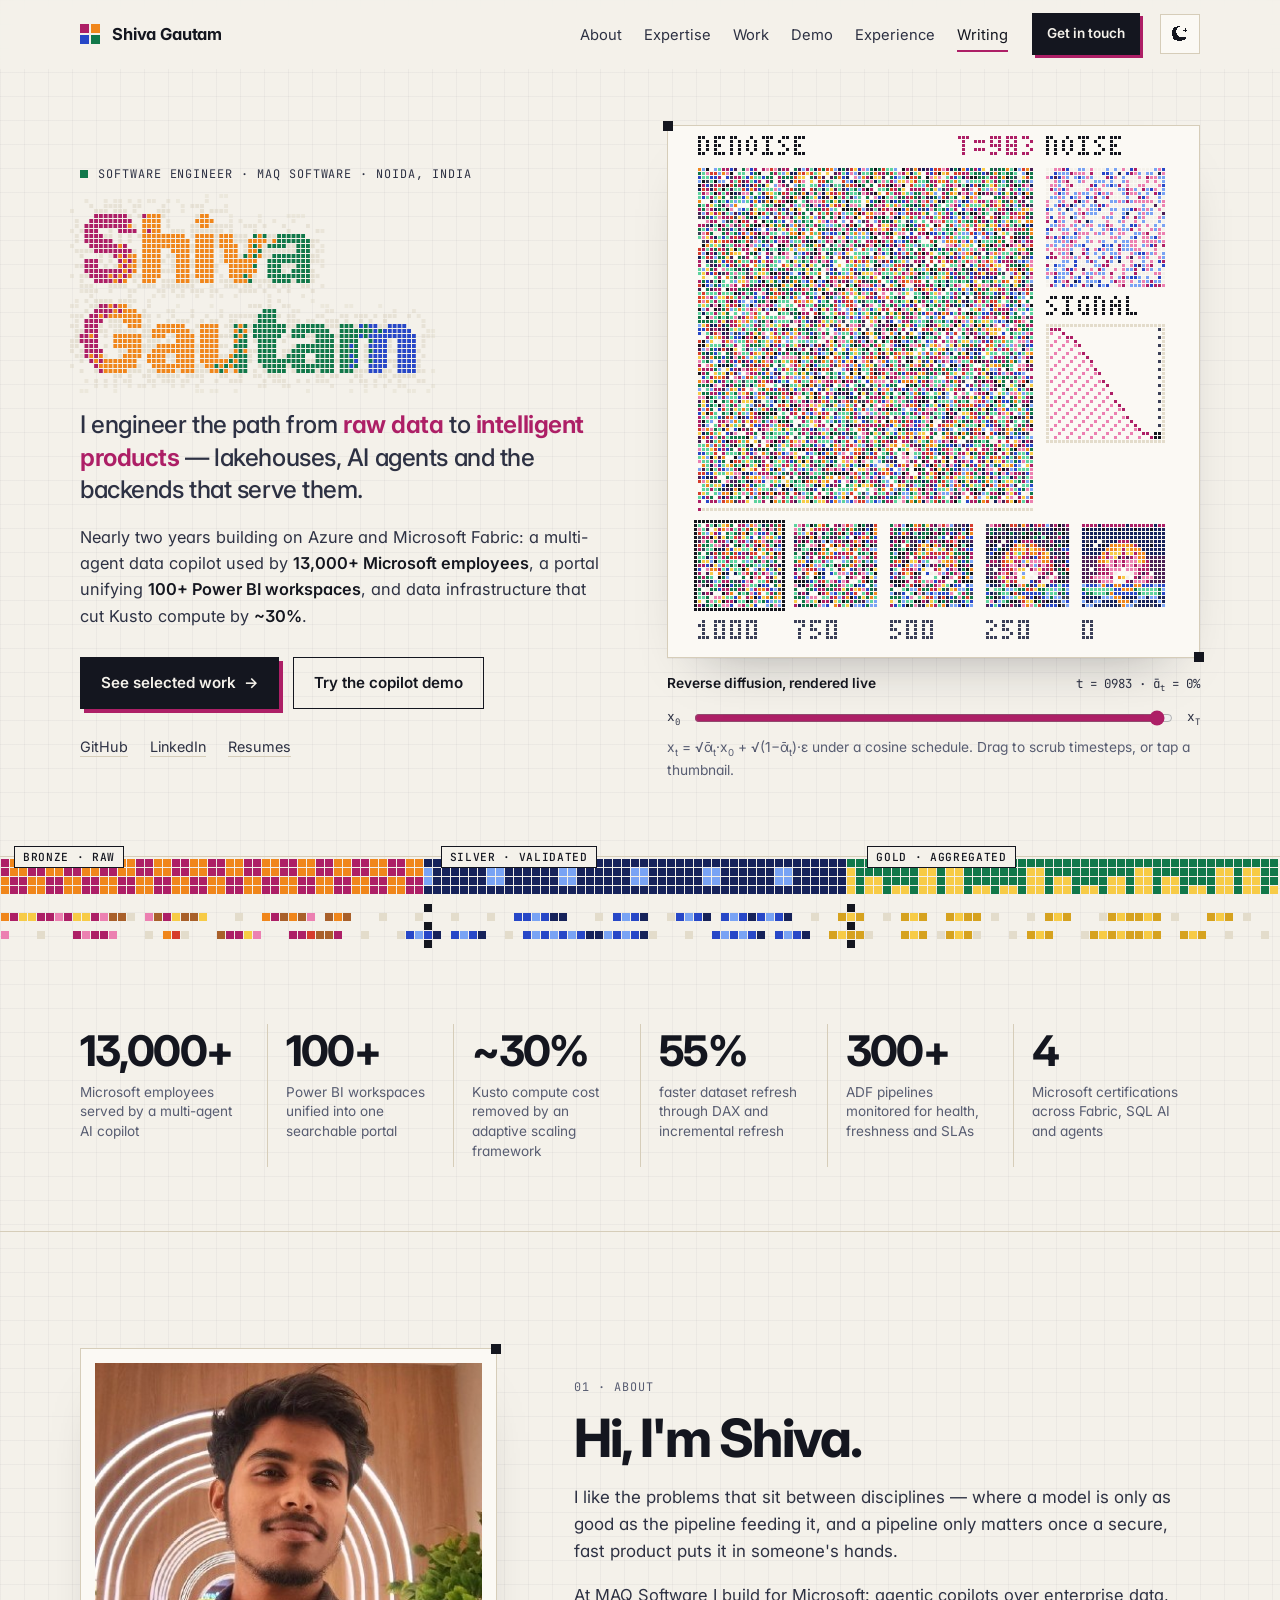
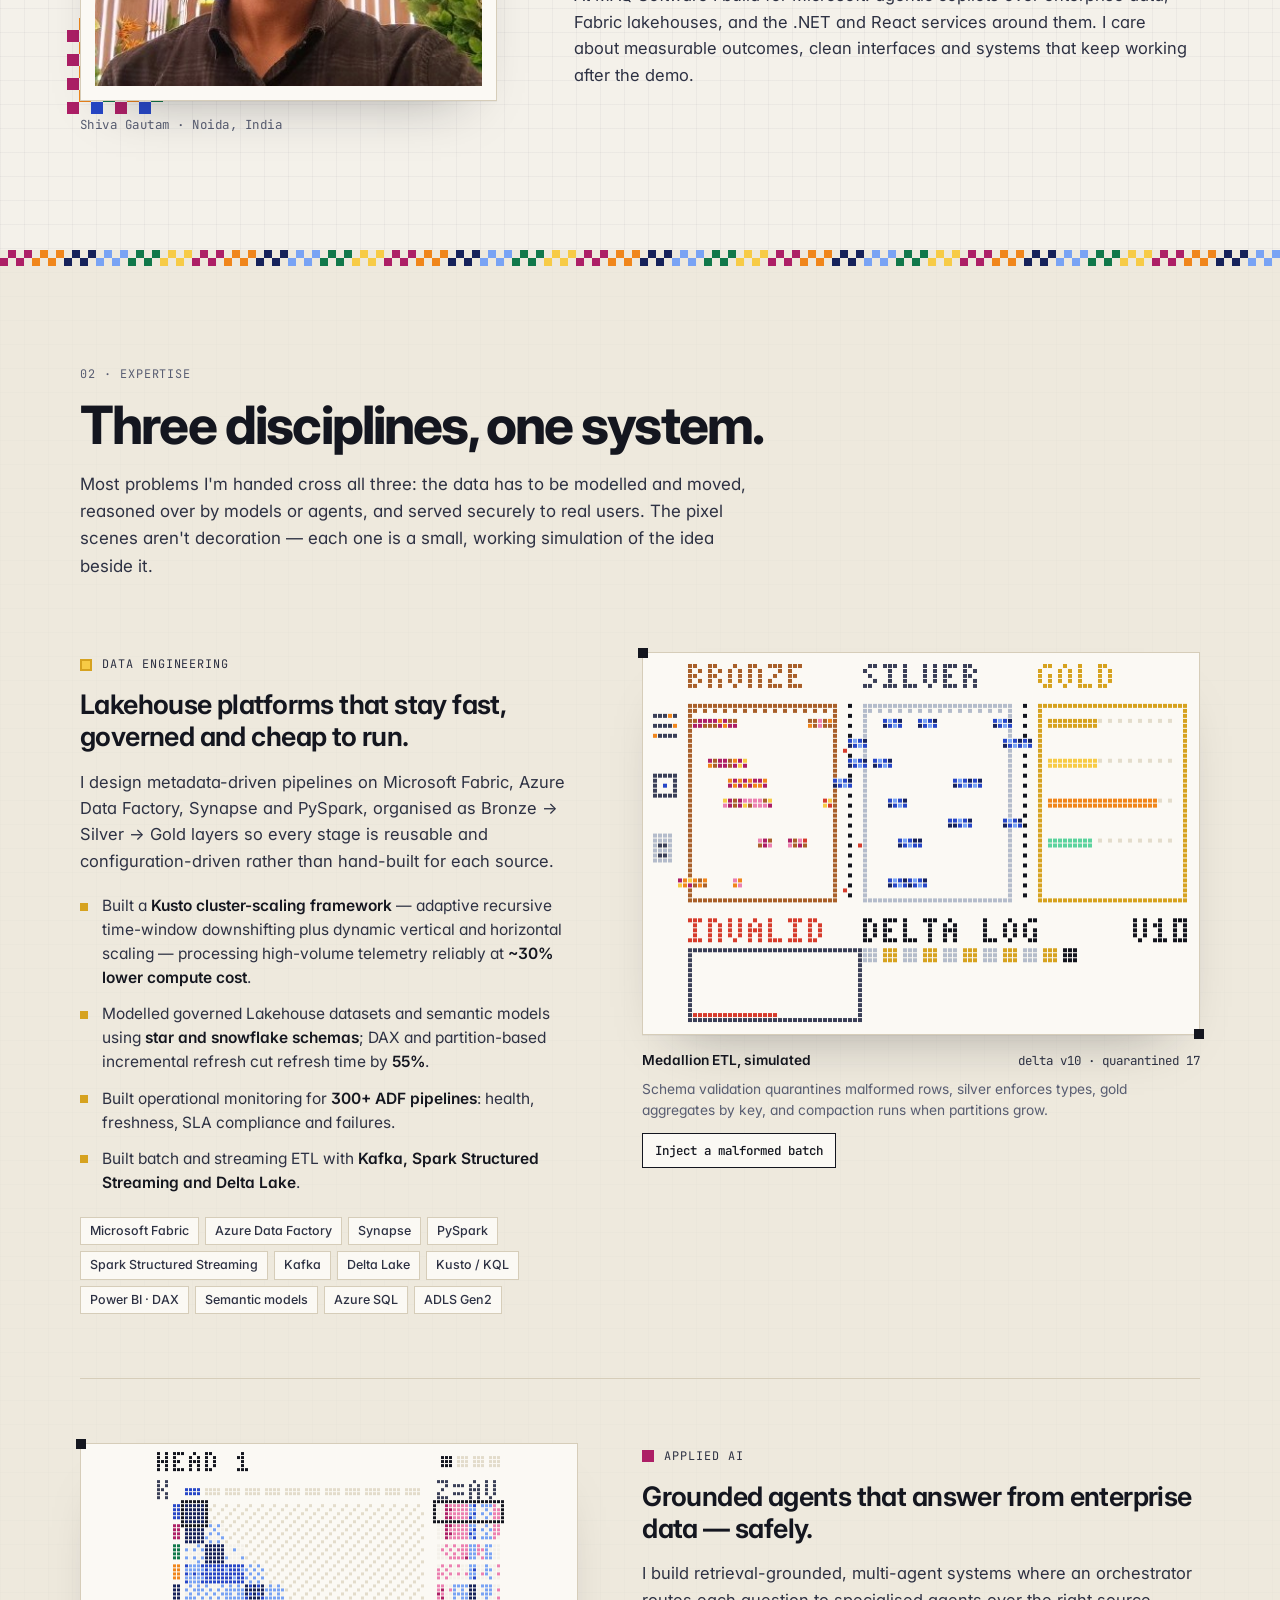
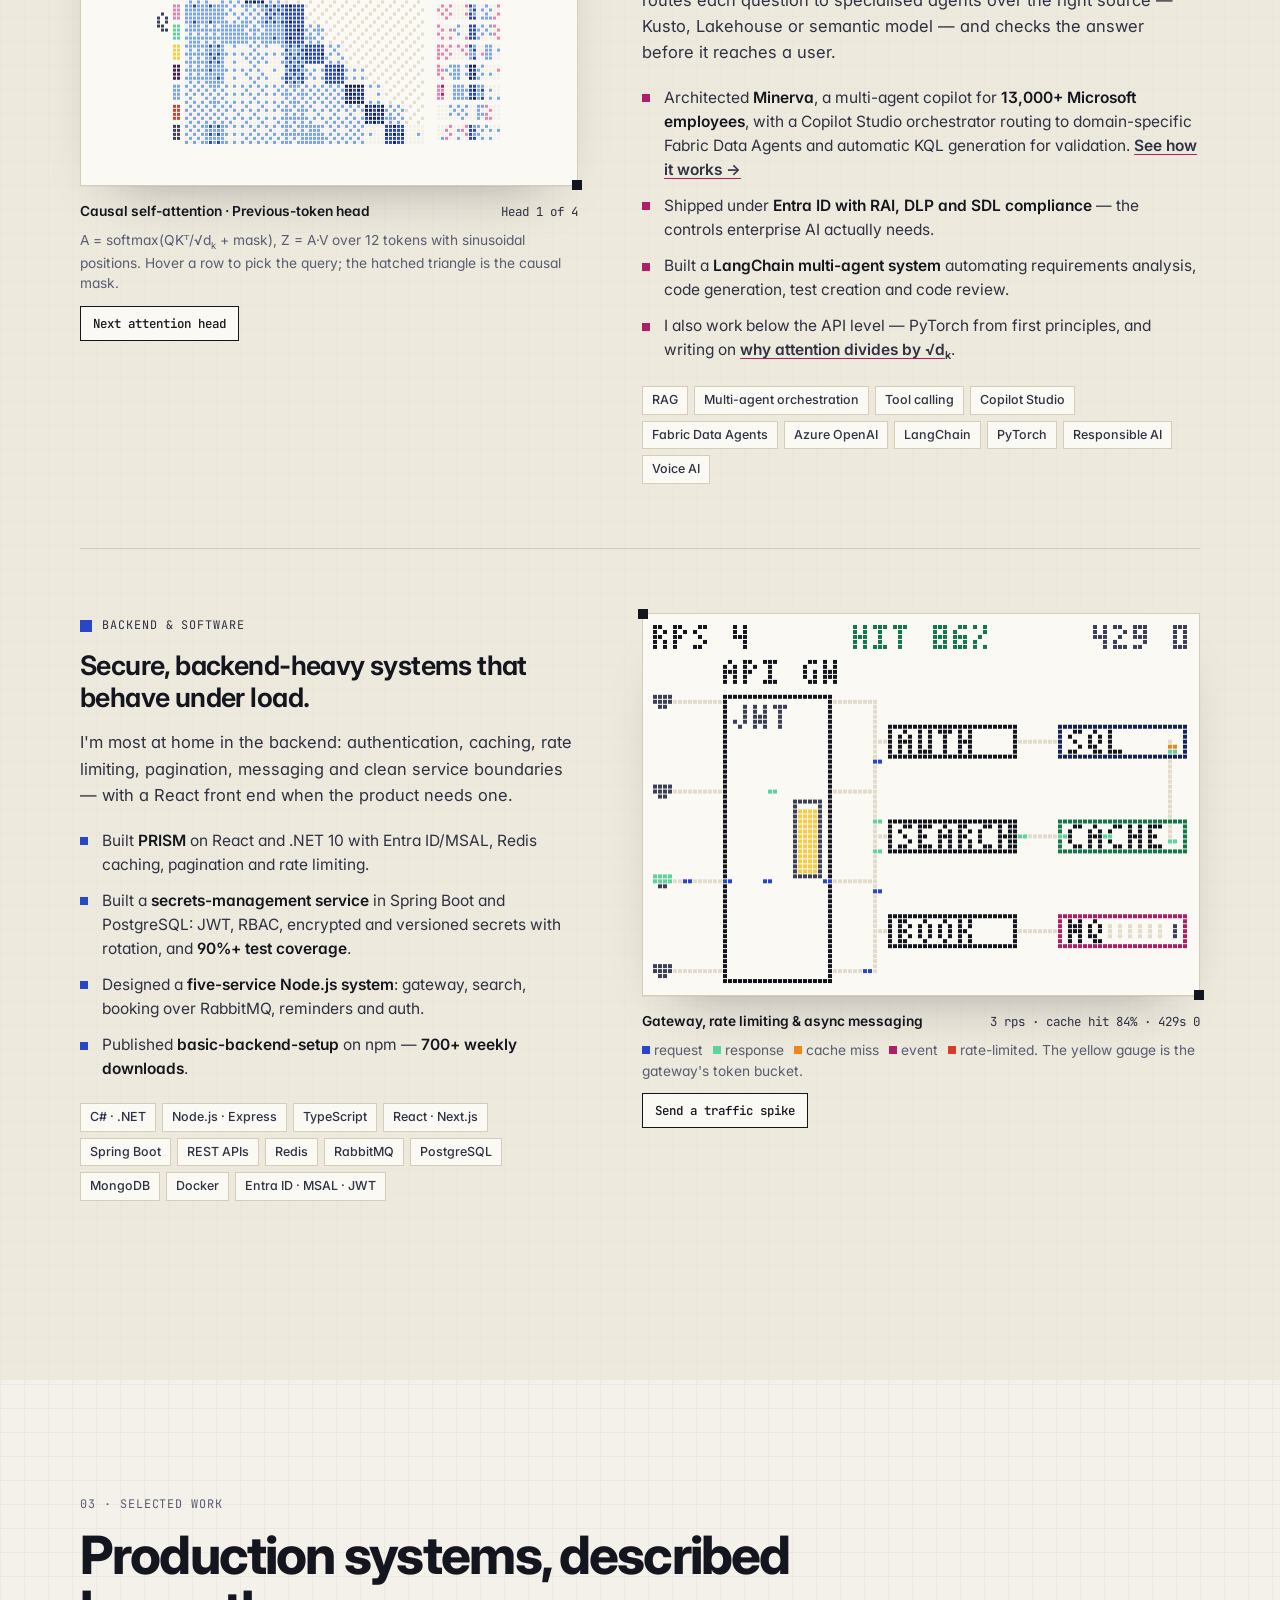
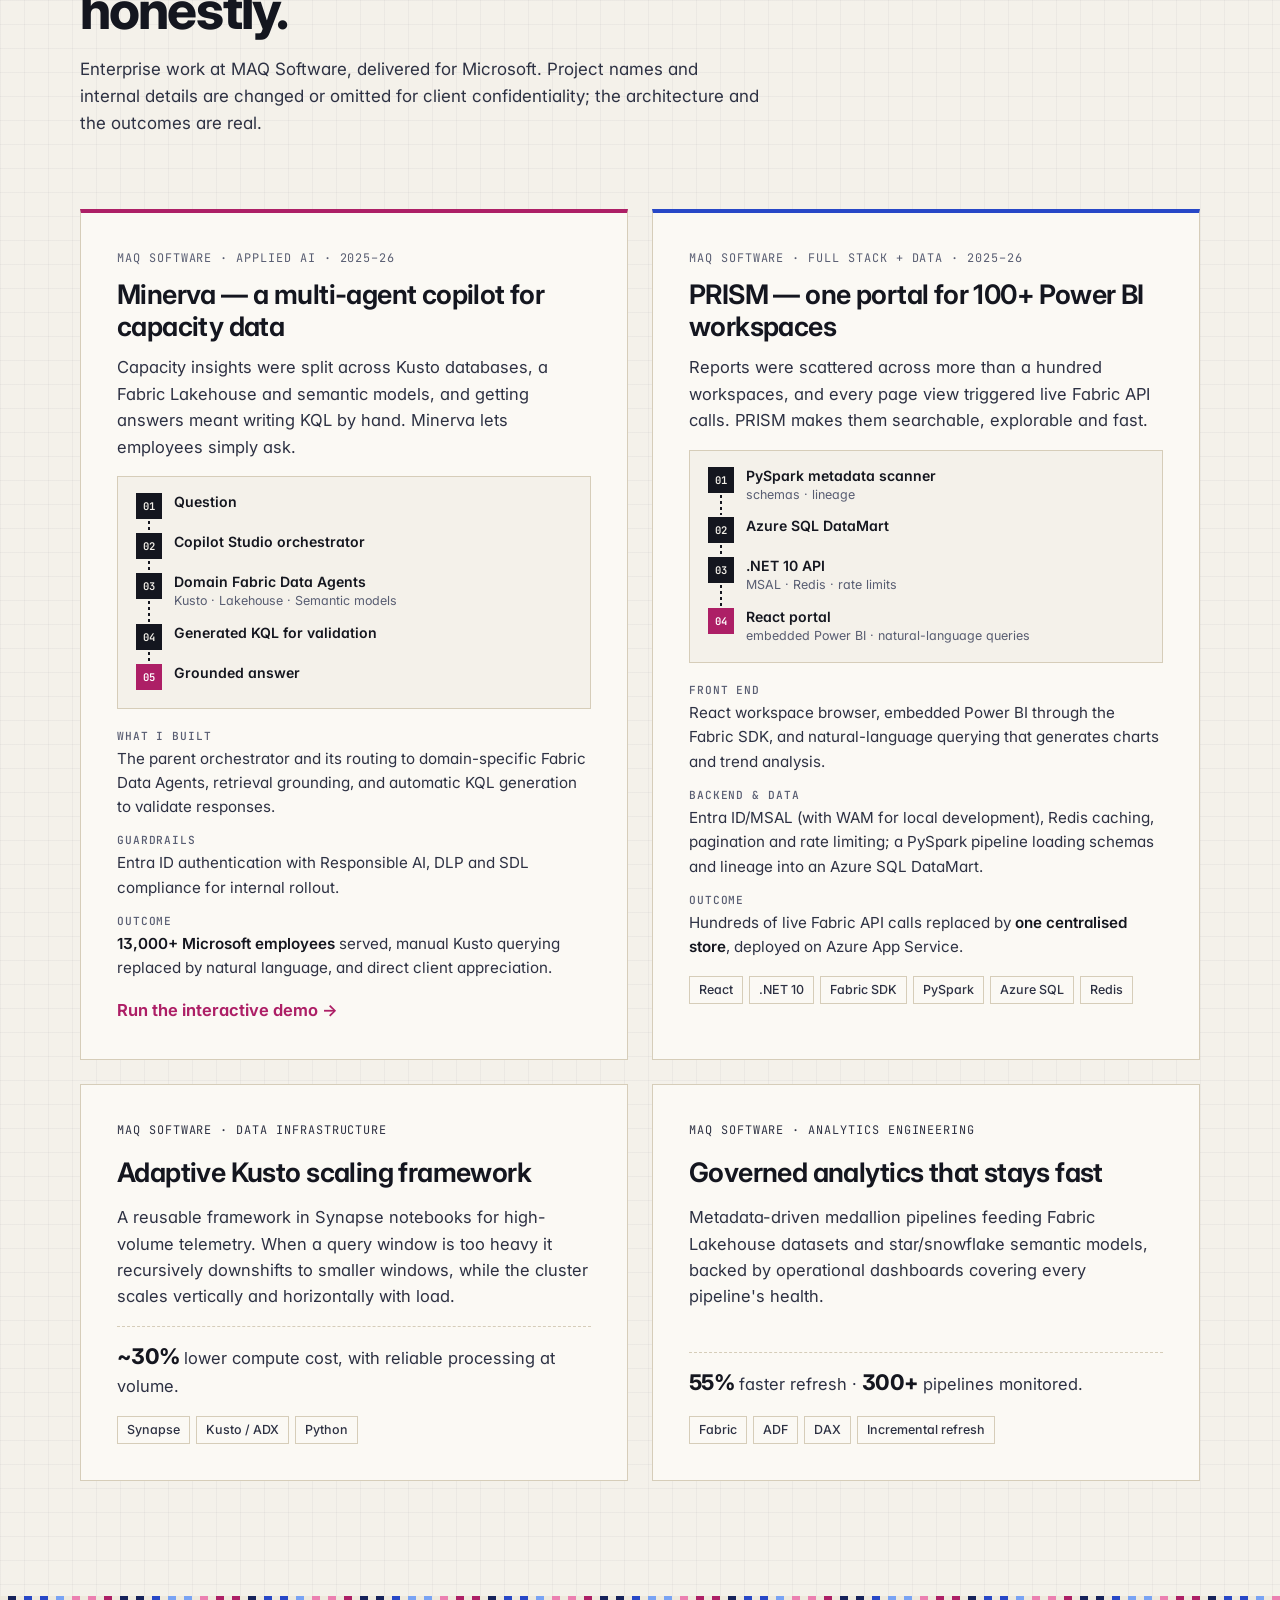
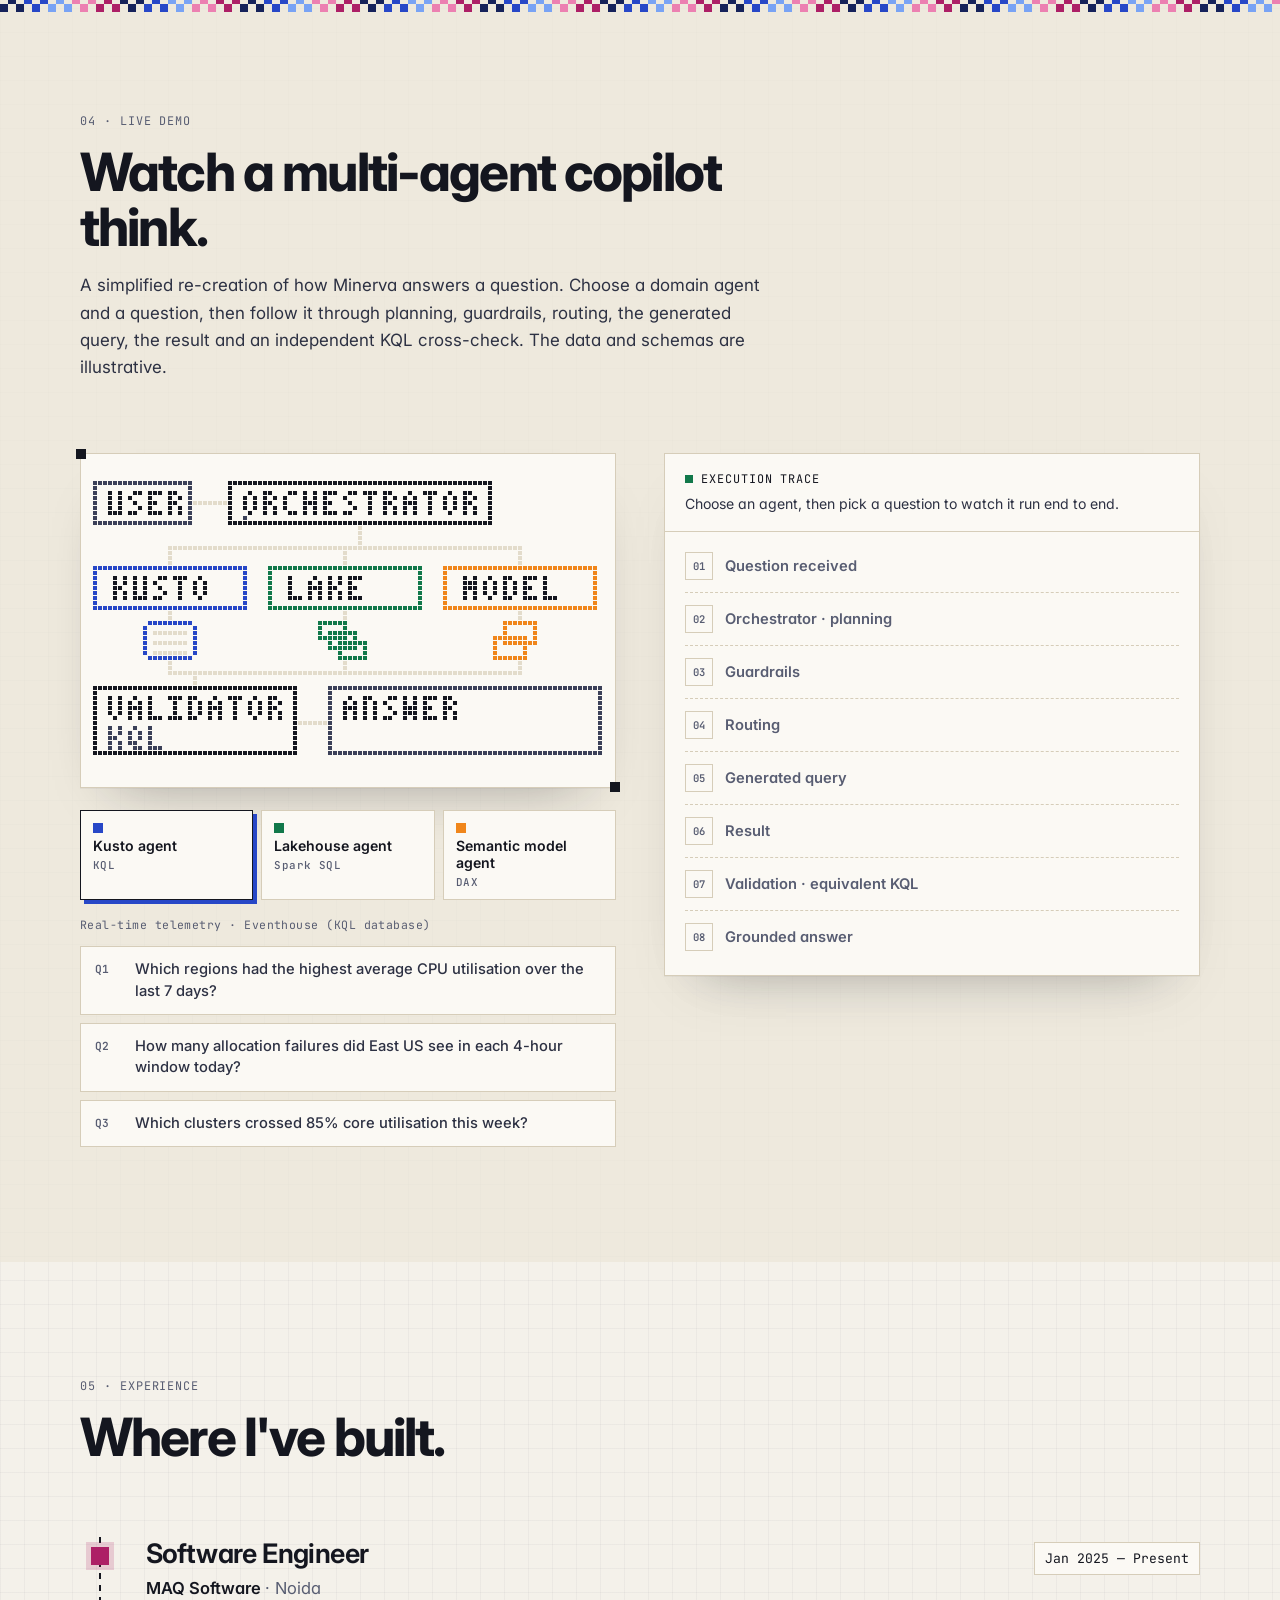
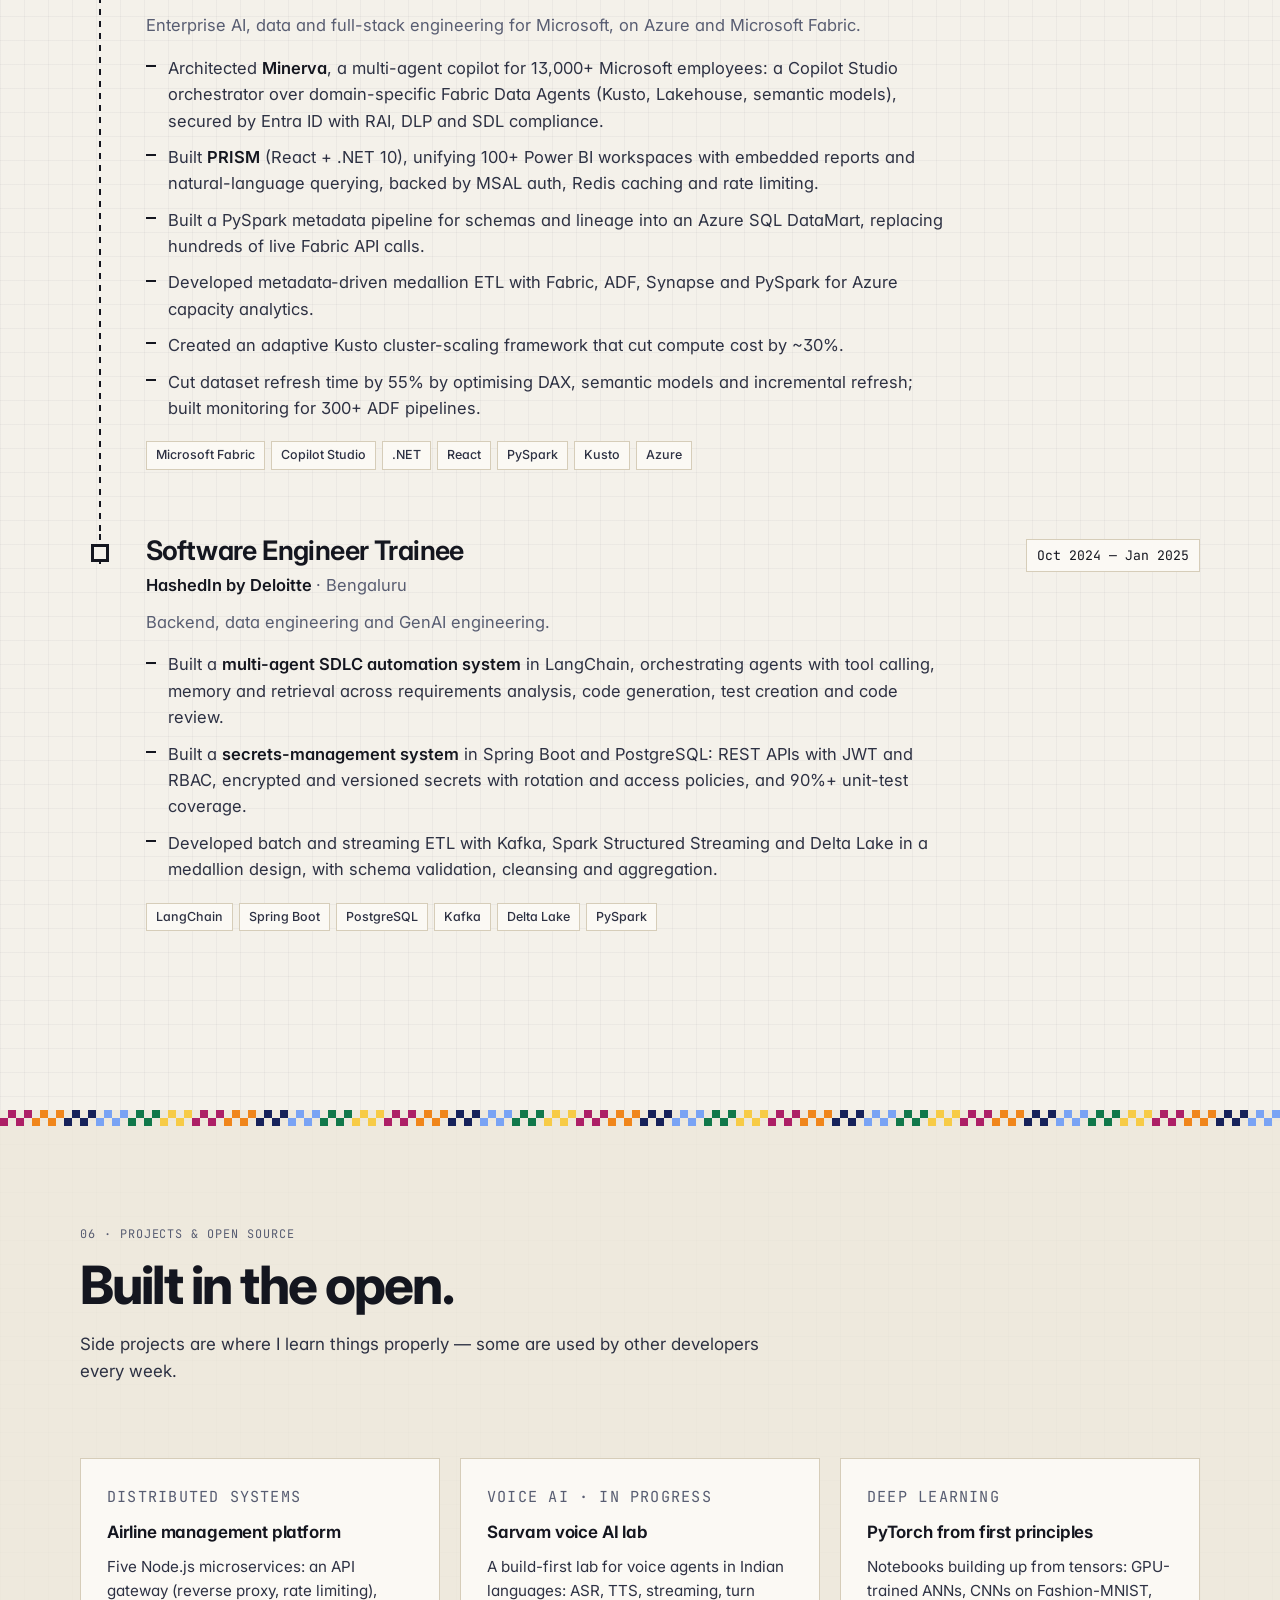
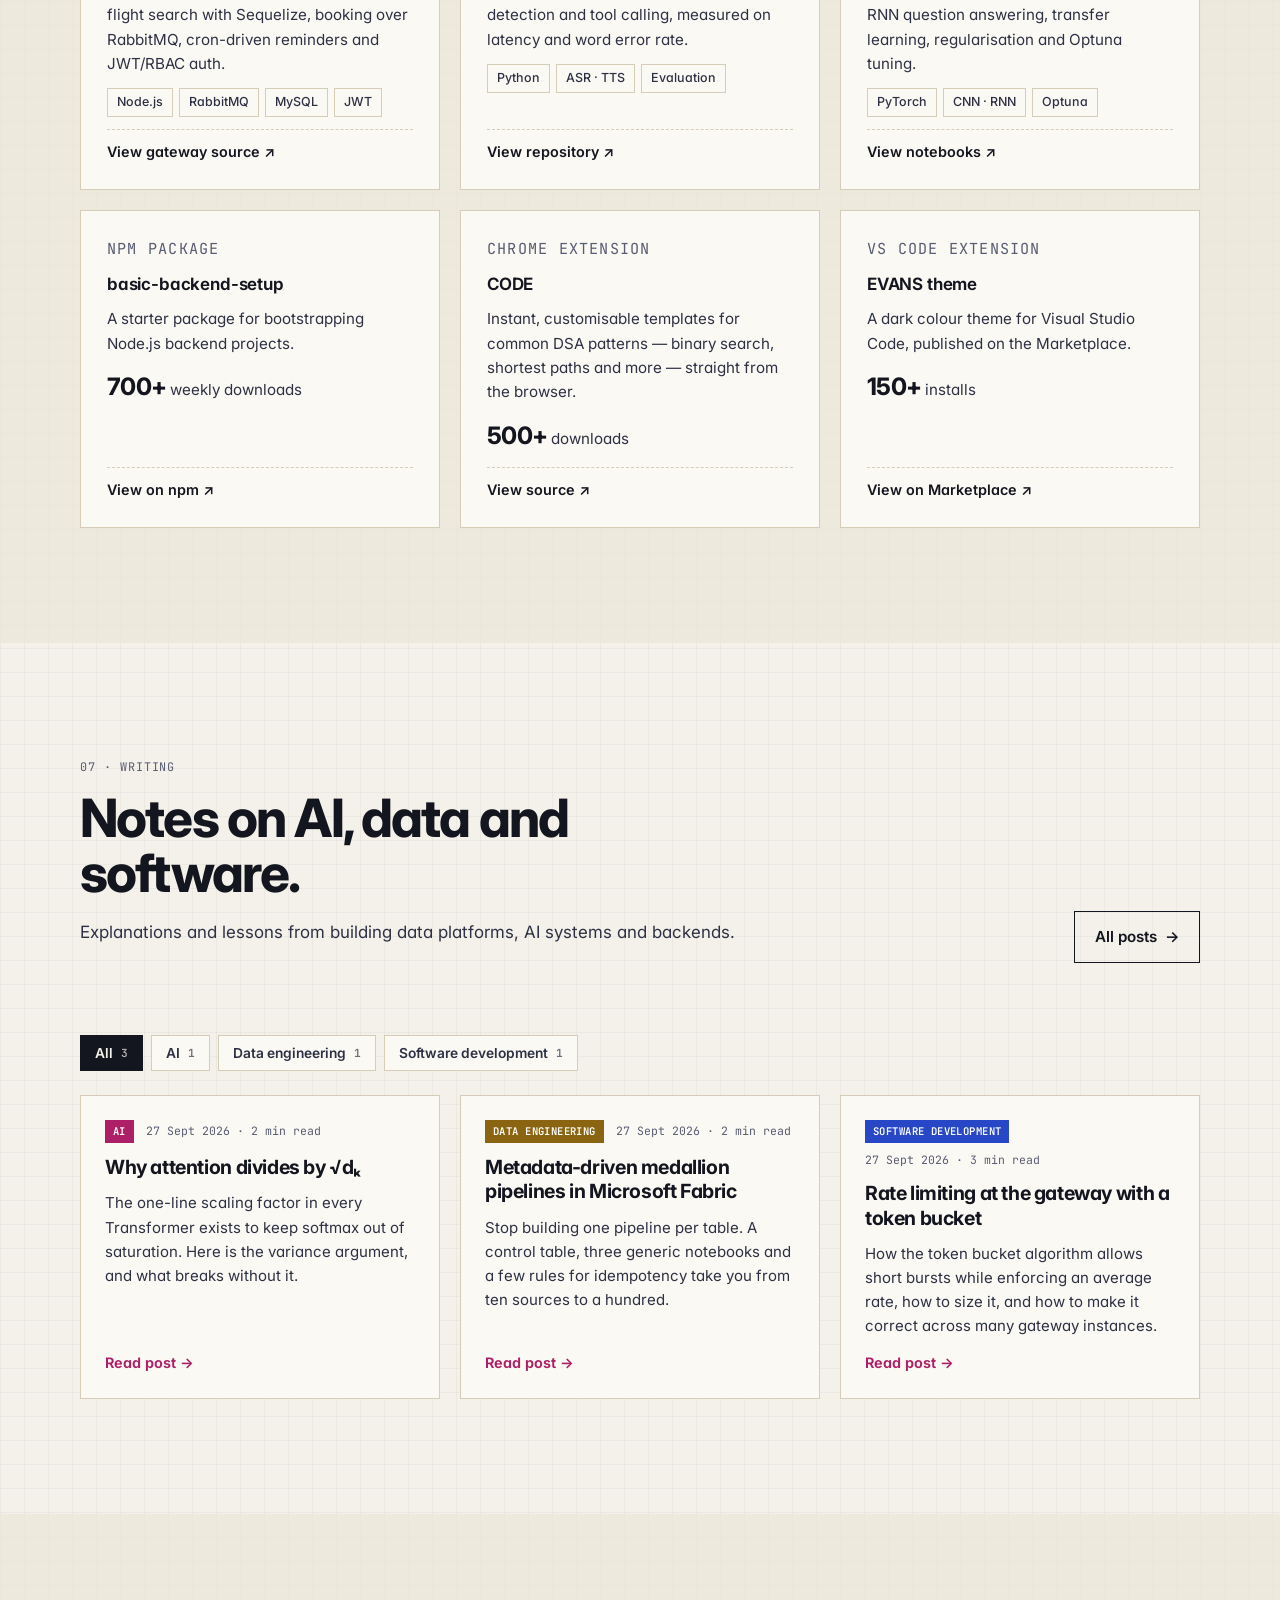
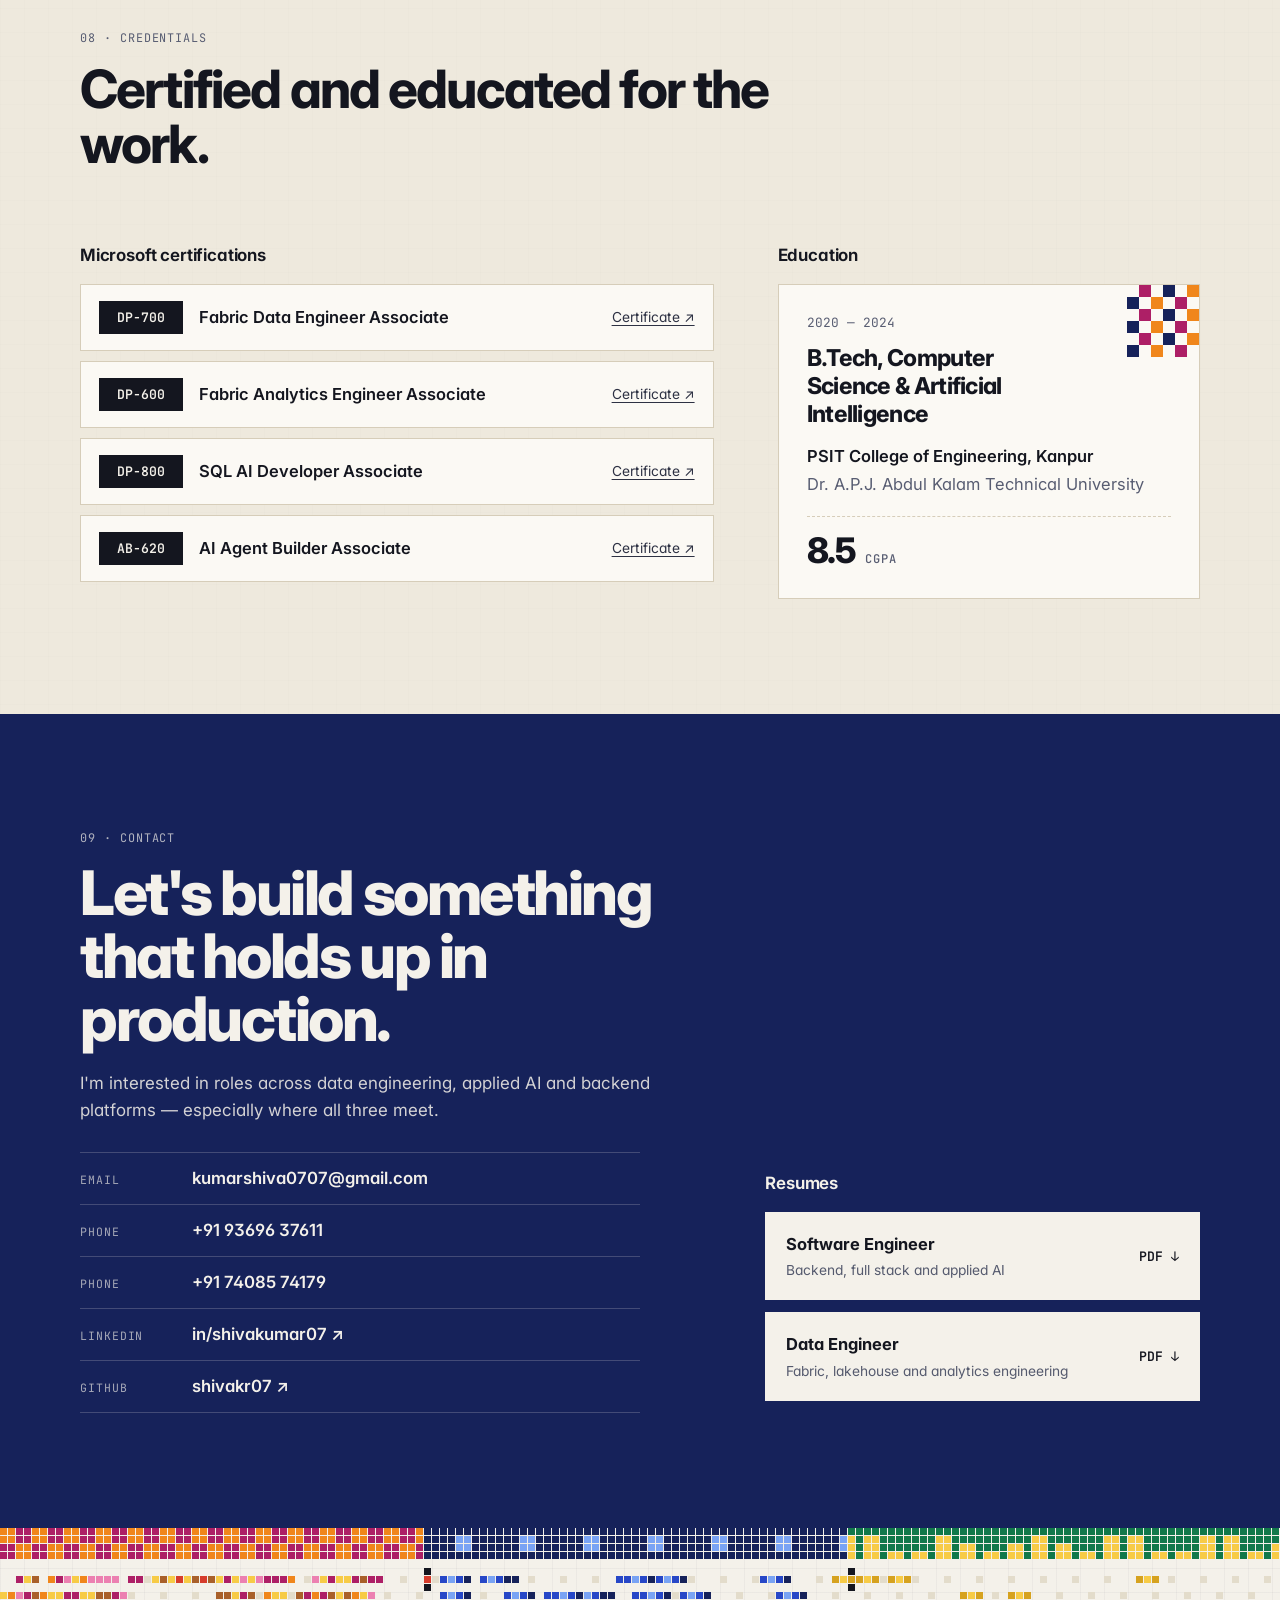
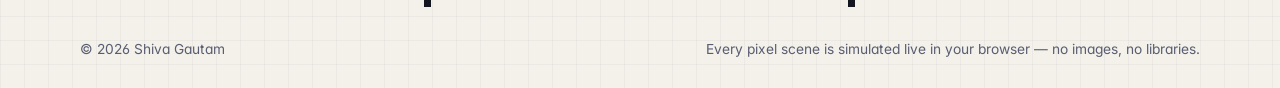
==== index.html @ 341d2f16 "Launch portfolio" ====
<!doctype html>
<html lang="en" data-theme="light">
<head>
  <meta charset="utf-8">
  <meta name="viewport" content="width=device-width, initial-scale=1">
  <title>Shiva Gautam — Software Engineer · Data Platforms · Applied AI</title>
  <meta name="description" content="Shiva Gautam is a software engineer at MAQ Software, Noida, building enterprise data platforms, multi-agent AI systems and secure backends on Azure and Microsoft Fabric.">
  <meta name="theme-color" content="#f4f1ea">
  <meta property="og:type" content="website">
  <meta property="og:title" content="Shiva Gautam — Software Engineer · Data Platforms · Applied AI">
  <meta property="og:description" content="Enterprise data platforms, multi-agent AI copilots and production backends on Azure and Microsoft Fabric.">
  <meta property="og:image" content="assets/shiva.jpg">
  <link rel="icon" href="assets/favicon.svg" type="image/svg+xml">
  <script>
    (function () {
      var theme = 'light';
      try {
        theme = localStorage.getItem('theme') || (matchMedia('(prefers-color-scheme: dark)').matches ? 'dark' : 'light');
      } catch (e) {}
      document.documentElement.setAttribute('data-theme', theme);
      // Hide the hero title until the pixel intro draws it; the timeout guarantees it always appears.
      if (!matchMedia('(prefers-reduced-motion: reduce)').matches) {
        document.documentElement.classList.add('title-loading');
        setTimeout(function () { document.documentElement.classList.remove('title-loading'); }, 4000);
      }
    })();
  </script>
  <link rel="preconnect" href="https://fonts.googleapis.com">
  <link rel="preconnect" href="https://fonts.gstatic.com" crossorigin>
  <link href="https://fonts.googleapis.com/css2?family=Inter:wght@400..800&family=JetBrains+Mono:wght@400;500;600&display=swap" rel="stylesheet">
  <link rel="stylesheet" href="styles.css">
  <script type="application/ld+json">
  {
    "@context": "https://schema.org",
    "@type": "Person",
    "name": "Shiva Gautam",
    "alternateName": "Shiva Kumar Gautam",
    "jobTitle": "Software Engineer",
    "worksFor": { "@type": "Organization", "name": "MAQ Software" },
    "address": { "@type": "PostalAddress", "addressLocality": "Noida", "addressCountry": "IN" },
    "alumniOf": "PSIT College of Engineering, Kanpur",
    "email": "mailto:kumarshiva0707@gmail.com",
    "image": "assets/shiva.jpg",
    "sameAs": ["https://www.linkedin.com/in/shivakumar07/", "https://github.com/shivakr07"],
    "knowsAbout": ["Data Engineering", "Microsoft Fabric", "Applied AI", "Retrieval-Augmented Generation", "Multi-agent systems", "Backend engineering", "Azure"]
  }
  </script>
</head>
<body>
  <a class="skip-link" href="#main">Skip to content</a>

  <header class="site-header">
    <nav class="nav container" aria-label="Primary">
      <a class="brand" href="#top" aria-label="Shiva Gautam — home">
        <span class="brand-mark" aria-hidden="true"><i></i><i></i><i></i><i></i></span>
        <span class="brand-name">Shiva Gautam</span>
      </a>
      <div class="nav-tools">
        <button class="theme-toggle" type="button" aria-label="Switch to dark theme" title="Toggle theme">
          <svg class="icon-moon" viewBox="0 0 16 16" shape-rendering="crispEdges" aria-hidden="true"><path d="M5 1h3v1H5zM3 2h3v1H3zM2 3h3v1H2zM1 4h3v3H1zM1 7h4v2H1zM1 9h5v1H1zM2 10h5v1H2zM2 11h11v1H2zM3 12h9v1H3zM5 13h5v1H5zM12 3h1v1h-1zM11 4h3v1h-3zM12 5h1v1h-1z"/></svg>
          <svg class="icon-sun" viewBox="0 0 16 16" shape-rendering="crispEdges" aria-hidden="true"><path d="M7 0h2v2H7zM7 14h2v2H7zM0 7h2v2H0zM14 7h2v2h-2zM2 2h2v2H2zM12 2h2v2h-2zM2 12h2v2H2zM12 12h2v2h-2zM6 4h4v1h1v1h1v4h-1v1h-1v1H6v-1H5v-1H4V6h1V5h1z"/></svg>
        </button>
        <button class="nav-toggle" type="button" aria-expanded="false" aria-controls="nav-menu">
          <span class="sr-only">Toggle navigation</span><span aria-hidden="true"></span>
        </button>
      </div>
      <div class="nav-menu" id="nav-menu">
        <ul class="nav-links">
          <li><a href="#about">About</a></li>
          <li><a href="#expertise">Expertise</a></li>
          <li><a href="#work">Work</a></li>
          <li><a href="#copilot">Demo</a></li>
          <li><a href="#experience">Experience</a></li>
          <li><a href="#writing">Writing</a></li>
        </ul>
        <a class="btn btn-ink btn-small" href="#contact">Get in touch</a>
      </div>
    </nav>
  </header>

  <main id="main">
    <!-- ============================== HERO ============================== -->
    <section class="hero" id="top" aria-labelledby="hero-title">
      <div class="container hero-grid">
        <div class="hero-copy">
          <p class="eyebrow"><span class="pulse" aria-hidden="true"></span>Software Engineer · MAQ Software · Noida, India</p>
          <h1 id="hero-title" class="display">Shiva Gautam</h1>
          <p class="tagline">I engineer the path from <em>raw data</em> to <em>intelligent products</em> — lakehouses, AI agents and the backends that serve them.</p>
          <p class="lede">Nearly two years building on Azure and Microsoft Fabric: a multi-agent data copilot used by <strong>13,000+ Microsoft employees</strong>, a portal unifying <strong>100+ Power BI workspaces</strong>, and data infrastructure that cut Kusto compute by <strong>~30%</strong>.</p>
          <div class="hero-actions">
            <a class="btn btn-ink" href="#work">See selected work <span aria-hidden="true">→</span></a>
            <a class="btn btn-line" href="#copilot">Try the copilot demo</a>
          </div>
          <ul class="hero-links" aria-label="Profiles">
            <li><a href="https://github.com/shivakr07" target="_blank" rel="noopener">GitHub</a></li>
            <li><a href="https://www.linkedin.com/in/shivakumar07/" target="_blank" rel="noopener">LinkedIn</a></li>
            <li><a href="#resume">Resumes</a></li>
          </ul>
        </div>

        <figure class="hero-figure">
          <div class="scene-frame scene-frame--hero">
            <canvas id="scene-diffusion" data-scene="diffusion" data-cell="4" role="img"
              aria-label="Live pixel simulation of a diffusion model. Random Gaussian noise is progressively denoised into an image of a lotus, alongside the remaining noise and the cosine signal schedule."></canvas>
          </div>
          <figcaption class="scene-caption">
            <div class="caption-row">
              <span class="caption-title">Reverse diffusion, rendered live</span>
              <span class="caption-meta mono">t = <span id="diffusion-step">1000</span> · ᾱ<sub>t</sub> = <span id="diffusion-signal">0%</span></span>
            </div>
            <label class="scrubber">
              <span class="mono">x<sub>0</sub></span>
              <input id="diffusion-t" type="range" min="0" max="1000" value="1000" aria-label="Diffusion timestep">
              <span class="mono">x<sub>T</sub></span>
            </label>
            <p class="caption-note">x<sub>t</sub> = √ᾱ<sub>t</sub>·x<sub>0</sub> + √(1−ᾱ<sub>t</sub>)·ε under a cosine schedule. Drag to scrub timesteps, or tap a thumbnail.</p>
          </figcaption>
        </figure>
      </div>

      <div class="hero-band" aria-hidden="true">
        <canvas data-scene="stream" data-cell="9" data-seed="7"></canvas>
        <div class="band-labels">
          <span style="--x: 0%">Bronze<span class="band-desc"> · raw</span></span>
          <span style="--x: 33.33%">Silver<span class="band-desc"> · validated</span></span>
          <span style="--x: 66.66%">Gold<span class="band-desc"> · aggregated</span></span>
        </div>
      </div>
    </section>

    <!-- ============================== IMPACT ============================== -->
    <section class="impact" aria-label="Impact in numbers">
      <div class="container">
        <ul class="metrics">
          <li class="reveal"><strong>13,000+</strong><span>Microsoft employees served by a multi-agent AI copilot</span></li>
          <li class="reveal"><strong>100+</strong><span>Power BI workspaces unified into one searchable portal</span></li>
          <li class="reveal"><strong>~30%</strong><span>Kusto compute cost removed by an adaptive scaling framework</span></li>
          <li class="reveal"><strong>55%</strong><span>faster dataset refresh through DAX and incremental refresh</span></li>
          <li class="reveal"><strong>300+</strong><span>ADF pipelines monitored for health, freshness and SLAs</span></li>
          <li class="reveal"><strong>4</strong><span>Microsoft certifications across Fabric, SQL AI and agents</span></li>
        </ul>
      </div>
    </section>

    <!-- ============================== ABOUT ============================== -->
    <section class="section about" id="about" aria-labelledby="about-title">
      <div class="container about-grid">
        <figure class="portrait reveal">
          <div class="portrait-frame">
            <img src="assets/shiva.jpg" alt="Portrait of Shiva Gautam" width="400" height="334" loading="lazy">
          </div>
          <figcaption class="mono">Shiva Gautam · Noida, India</figcaption>
        </figure>

        <div class="about-copy reveal">
          <p class="kicker">01 · About</p>
          <h2 id="about-title" class="h2">Hi, I'm Shiva.</h2>
          <p class="section-lede">I like the problems that sit between disciplines — where a model is only as good as the pipeline feeding it, and a pipeline only matters once a secure, fast product puts it in someone's hands.</p>
          <p class="about-text">At MAQ Software I build for Microsoft: agentic copilots over enterprise data, Fabric lakehouses, and the .NET and React services around them. I care about measurable outcomes, clean interfaces and systems that keep working after the demo.</p>
        </div>
      </div>
    </section>

    <!-- ============================== EXPERTISE ============================== -->
    <section class="section section--tint" id="expertise" aria-labelledby="expertise-title">
      <div class="pattern-rule" aria-hidden="true"></div>
      <div class="container">
        <header class="section-head reveal">
          <p class="kicker">02 · Expertise</p>
          <h2 id="expertise-title" class="h2">Three disciplines, one system.</h2>
          <p class="section-lede">Most problems I'm handed cross all three: the data has to be modelled and moved, reasoned over by models or agents, and served securely to real users. The pixel scenes aren't decoration — each one is a small, working simulation of the idea beside it.</p>
        </header>

        <!-- Data -->
        <article class="pillar reveal" id="pillar-data" aria-labelledby="pillar-data-title">
          <div class="pillar-copy">
            <p class="pillar-index mono"><span class="swatch swatch-gold" aria-hidden="true"></span>Data engineering</p>
            <h3 id="pillar-data-title" class="h3">Lakehouse platforms that stay fast, governed and cheap to run.</h3>
            <p>I design metadata-driven pipelines on Microsoft Fabric, Azure Data Factory, Synapse and PySpark, organised as Bronze → Silver → Gold layers so every stage is reusable and configuration-driven rather than hand-built for each source.</p>
            <ul class="evidence">
              <li>Built a <strong>Kusto cluster-scaling framework</strong> — adaptive recursive time-window downshifting plus dynamic vertical and horizontal scaling — processing high-volume telemetry reliably at <strong>~30% lower compute cost</strong>.</li>
              <li>Modelled governed Lakehouse datasets and semantic models using <strong>star and snowflake schemas</strong>; DAX and partition-based incremental refresh cut refresh time by <strong>55%</strong>.</li>
              <li>Built operational monitoring for <strong>300+ ADF pipelines</strong>: health, freshness, SLA compliance and failures.</li>
              <li>Built batch and streaming ETL with <strong>Kafka, Spark Structured Streaming and Delta Lake</strong>.</li>
            </ul>
            <ul class="tags" aria-label="Data engineering skills">
              <li>Microsoft Fabric</li><li>Azure Data Factory</li><li>Synapse</li><li>PySpark</li><li>Spark Structured Streaming</li><li>Kafka</li><li>Delta Lake</li><li>Kusto / KQL</li><li>Power BI · DAX</li><li>Semantic models</li><li>Azure SQL</li><li>ADLS Gen2</li>
            </ul>
          </div>
          <figure class="pillar-figure">
            <div class="scene-frame">
              <canvas id="scene-lakehouse" data-scene="lakehouse" data-cell="5" role="img"
                aria-label="Live pixel simulation of a medallion lakehouse. Raw records enter the bronze layer, malformed rows are quarantined at a validation gate, clean rows are normalised in silver and aggregated per key in gold, with a Delta transaction log recording each commit."></canvas>
            </div>
            <figcaption class="scene-caption">
              <div class="caption-row">
                <span class="caption-title">Medallion ETL, simulated</span>
                <span class="caption-meta mono">delta <span id="lake-version">v0</span> · quarantined <span id="lake-quarantine">0</span></span>
              </div>
              <p class="caption-note">Schema validation quarantines malformed rows, silver enforces types, gold aggregates by key, and compaction runs when partitions grow.</p>
              <button class="chip-btn" type="button" data-action="inject" data-target="scene-lakehouse">Inject a malformed batch</button>
            </figcaption>
          </figure>
        </article>

        <!-- AI -->
        <article class="pillar pillar--flip reveal" id="pillar-ai" aria-labelledby="pillar-ai-title">
          <div class="pillar-copy">
            <p class="pillar-index mono"><span class="swatch swatch-magenta" aria-hidden="true"></span>Applied AI</p>
            <h3 id="pillar-ai-title" class="h3">Grounded agents that answer from enterprise data — safely.</h3>
            <p>I build retrieval-grounded, multi-agent systems where an orchestrator routes each question to specialised agents over the right source — Kusto, Lakehouse or semantic model — and checks the answer before it reaches a user.</p>
            <ul class="evidence">
              <li>Architected <strong>Minerva</strong>, a multi-agent copilot for <strong>13,000+ Microsoft employees</strong>, with a Copilot Studio orchestrator routing to domain-specific Fabric Data Agents and automatic KQL generation for validation. <a href="#copilot">See how it works →</a></li>
              <li>Shipped under <strong>Entra ID with RAI, DLP and SDL compliance</strong> — the controls enterprise AI actually needs.</li>
              <li>Built a <strong>LangChain multi-agent system</strong> automating requirements analysis, code generation, test creation and code review.</li>
              <li>I also work below the API level — PyTorch from first principles, and writing on <a href="blog.html?post=why-attention-divides-by-root-dk">why attention divides by √d<sub>k</sub></a>.</li>
            </ul>
            <ul class="tags" aria-label="Applied AI skills">
              <li>RAG</li><li>Multi-agent orchestration</li><li>Tool calling</li><li>Copilot Studio</li><li>Fabric Data Agents</li><li>Azure OpenAI</li><li>LangChain</li><li>PyTorch</li><li>Responsible AI</li><li>Voice AI</li>
            </ul>
          </div>
          <figure class="pillar-figure">
            <div class="scene-frame">
              <canvas id="scene-attention" data-scene="attention" data-cell="4" role="img"
                aria-label="Live pixel simulation of causal multi-head self-attention. A twelve-token attention matrix computed with softmax of Q times K transpose over root d, with the future masked, feeding an output matrix Z equals A times V. Heads cycle between previous-token, attention-sink, local-window and content-routing patterns."></canvas>
            </div>
            <figcaption class="scene-caption">
              <div class="caption-row">
                <span class="caption-title">Causal self-attention · <span id="attention-name">Previous-token head</span></span>
                <span class="caption-meta mono" id="attention-head">Head 1 of 4</span>
              </div>
              <p class="caption-note">A = softmax(QKᵀ/√d<sub>k</sub> + mask), Z = A·V over 12 tokens with sinusoidal positions. Hover a row to pick the query; the hatched triangle is the causal mask.</p>
              <button class="chip-btn" type="button" data-action="nextHead" data-target="scene-attention">Next attention head</button>
            </figcaption>
          </figure>
        </article>

        <!-- Software -->
        <article class="pillar reveal" id="pillar-software" aria-labelledby="pillar-software-title">
          <div class="pillar-copy">
            <p class="pillar-index mono"><span class="swatch swatch-blue" aria-hidden="true"></span>Backend &amp; software</p>
            <h3 id="pillar-software-title" class="h3">Secure, backend-heavy systems that behave under load.</h3>
            <p>I'm most at home in the backend: authentication, caching, rate limiting, pagination, messaging and clean service boundaries — with a React front end when the product needs one.</p>
            <ul class="evidence">
              <li>Built <strong>PRISM</strong> on React and .NET 10 with Entra ID/MSAL, Redis caching, pagination and rate limiting.</li>
              <li>Built a <strong>secrets-management service</strong> in Spring Boot and PostgreSQL: JWT, RBAC, encrypted and versioned secrets with rotation, and <strong>90%+ test coverage</strong>.</li>
              <li>Designed a <strong>five-service Node.js system</strong>: gateway, search, booking over RabbitMQ, reminders and auth.</li>
              <li>Published <strong>basic-backend-setup</strong> on npm — <strong>700+ weekly downloads</strong>.</li>
            </ul>
            <ul class="tags" aria-label="Backend and software skills">
              <li>C# · .NET</li><li>Node.js · Express</li><li>TypeScript</li><li>React · Next.js</li><li>Spring Boot</li><li>REST APIs</li><li>Redis</li><li>RabbitMQ</li><li>PostgreSQL</li><li>MongoDB</li><li>Docker</li><li>Entra ID · MSAL · JWT</li>
            </ul>
          </div>
          <figure class="pillar-figure">
            <div class="scene-frame">
              <canvas id="scene-services" data-scene="services" data-cell="5" role="img"
                aria-label="Live pixel simulation of a microservice system. Client requests pass through an API gateway guarded by a token-bucket rate limiter, are routed to auth, search and booking services, served through a cache-aside Redis layer backed by SQL, and booking events are queued for an asynchronous worker."></canvas>
            </div>
            <figcaption class="scene-caption">
              <div class="caption-row">
                <span class="caption-title">Gateway, rate limiting &amp; async messaging</span>
                <span class="caption-meta mono"><span id="svc-rps">0</span> rps · cache hit <span id="svc-hit">0%</span> · 429s <span id="svc-429">0</span></span>
              </div>
              <p class="caption-note"><span class="dot dot-blue"></span>request <span class="dot dot-mint"></span>response <span class="dot dot-orange"></span>cache miss <span class="dot dot-magenta"></span>event <span class="dot dot-red"></span>rate-limited. The yellow gauge is the gateway's token bucket.</p>
              <button class="chip-btn" type="button" data-action="spike" data-target="scene-services">Send a traffic spike</button>
            </figcaption>
          </figure>
        </article>
      </div>
    </section>

    <!-- ============================== SELECTED WORK ============================== -->
    <section class="section" id="work" aria-labelledby="work-title">
      <div class="container">
        <header class="section-head reveal">
          <p class="kicker">03 · Selected work</p>
          <h2 id="work-title" class="h2">Production systems, described honestly.</h2>
          <p class="section-lede">Enterprise work at MAQ Software, delivered for Microsoft. Project names and internal details are changed or omitted for client confidentiality; the architecture and the outcomes are real.</p>
        </header>

        <div class="cases">
          <article class="case case--feature reveal" aria-labelledby="case-minerva">
            <div class="case-top">
              <p class="case-meta mono">MAQ Software · Applied AI · 2025–26</p>
              <h3 id="case-minerva" class="h3">Minerva — a multi-agent copilot for capacity data</h3>
              <p class="case-summary">Capacity insights were split across Kusto databases, a Fabric Lakehouse and semantic models, and getting answers meant writing KQL by hand. Minerva lets employees simply ask.</p>
            </div>
            <ol class="flow" aria-label="Minerva request flow">
              <li>Question</li>
              <li>Copilot Studio orchestrator</li>
              <li>Domain Fabric Data Agents<small>Kusto · Lakehouse · Semantic models</small></li>
              <li>Generated KQL for validation</li>
              <li>Grounded answer</li>
            </ol>
            <dl class="case-grid">
              <div><dt>What I built</dt><dd>The parent orchestrator and its routing to domain-specific Fabric Data Agents, retrieval grounding, and automatic KQL generation to validate responses.</dd></div>
              <div><dt>Guardrails</dt><dd>Entra ID authentication with Responsible AI, DLP and SDL compliance for internal rollout.</dd></div>
              <div><dt>Outcome</dt><dd><strong>13,000+ Microsoft employees</strong> served, manual Kusto querying replaced by natural language, and direct client appreciation.</dd></div>
            </dl>
            <a class="case-link" href="#copilot">Run the interactive demo <span aria-hidden="true">→</span></a>
          </article>

          <article class="case case--feature reveal" aria-labelledby="case-prism">
            <div class="case-top">
              <p class="case-meta mono">MAQ Software · Full stack + data · 2025–26</p>
              <h3 id="case-prism" class="h3">PRISM — one portal for 100+ Power BI workspaces</h3>
              <p class="case-summary">Reports were scattered across more than a hundred workspaces, and every page view triggered live Fabric API calls. PRISM makes them searchable, explorable and fast.</p>
            </div>
            <ol class="flow" aria-label="PRISM architecture">
              <li>PySpark metadata scanner<small>schemas · lineage</small></li>
              <li>Azure SQL DataMart</li>
              <li>.NET 10 API<small>MSAL · Redis · rate limits</small></li>
              <li>React portal<small>embedded Power BI · natural-language queries</small></li>
            </ol>
            <dl class="case-grid">
              <div><dt>Front end</dt><dd>React workspace browser, embedded Power BI through the Fabric SDK, and natural-language querying that generates charts and trend analysis.</dd></div>
              <div><dt>Backend &amp; data</dt><dd>Entra ID/MSAL (with WAM for local development), Redis caching, pagination and rate limiting; a PySpark pipeline loading schemas and lineage into an Azure SQL DataMart.</dd></div>
              <div><dt>Outcome</dt><dd>Hundreds of live Fabric API calls replaced by <strong>one centralised store</strong>, deployed on Azure App Service.</dd></div>
            </dl>
            <ul class="tags"><li>React</li><li>.NET 10</li><li>Fabric SDK</li><li>PySpark</li><li>Azure SQL</li><li>Redis</li></ul>
          </article>

          <article class="case reveal" aria-labelledby="case-kusto">
            <p class="case-meta mono">MAQ Software · Data infrastructure</p>
            <h3 id="case-kusto" class="h3">Adaptive Kusto scaling framework</h3>
            <p>A reusable framework in Synapse notebooks for high-volume telemetry. When a query window is too heavy it recursively downshifts to smaller windows, while the cluster scales vertically and horizontally with load.</p>
            <p class="case-outcome"><strong>~30%</strong> lower compute cost, with reliable processing at volume.</p>
            <ul class="tags"><li>Synapse</li><li>Kusto / ADX</li><li>Python</li></ul>
          </article>

          <article class="case reveal" aria-labelledby="case-analytics">
            <p class="case-meta mono">MAQ Software · Analytics engineering</p>
            <h3 id="case-analytics" class="h3">Governed analytics that stays fast</h3>
            <p>Metadata-driven medallion pipelines feeding Fabric Lakehouse datasets and star/snowflake semantic models, backed by operational dashboards covering every pipeline's health.</p>
            <p class="case-outcome"><strong>55%</strong> faster refresh · <strong>300+</strong> pipelines monitored.</p>
            <ul class="tags"><li>Fabric</li><li>ADF</li><li>DAX</li><li>Incremental refresh</li></ul>
          </article>
        </div>
      </div>
    </section>

    <!-- ============================== COPILOT DEMO ============================== -->
    <section class="section section--tint copilot" id="copilot" aria-labelledby="copilot-title">
      <div class="pattern-rule pattern-rule--ai" aria-hidden="true"></div>
      <div class="container">
        <header class="section-head reveal">
          <p class="kicker">04 · Live demo</p>
          <h2 id="copilot-title" class="h2">Watch a multi-agent copilot think.</h2>
          <p class="section-lede">A simplified re-creation of how Minerva answers a question. Choose a domain agent and a question, then follow it through planning, guardrails, routing, the generated query, the result and an independent KQL cross-check. The data and schemas are illustrative.</p>
        </header>

        <div class="copilot-grid">
          <div class="copilot-left">
            <div class="scene-frame scene-frame--agents">
              <canvas id="scene-agents" data-scene="agents" data-cell="5" role="img"
                aria-label="Pixel diagram of the multi-agent flow: the user's question goes to an orchestrator, which routes it to a Kusto, Lakehouse or semantic-model agent, each with its data source. The result passes through a KQL validator before the answer is returned."></canvas>
            </div>
            <div class="agent-tabs" role="tablist" aria-label="Domain agents"></div>
            <div class="agent-questions" id="agent-questions" role="tabpanel"></div>
          </div>

          <div class="copilot-right">
            <div class="trace-panel">
              <div class="trace-head">
                <p class="trace-title mono"><span class="trace-dot" aria-hidden="true"></span>Execution trace</p>
                <p class="trace-status" role="status" aria-live="polite"></p>
              </div>
              <ol class="trace"></ol>
            </div>
          </div>
        </div>
      </div>
    </section>

    <!-- ============================== EXPERIENCE ============================== -->
    <section class="section" id="experience" aria-labelledby="experience-title">
      <div class="container">
        <header class="section-head reveal">
          <p class="kicker">05 · Experience</p>
          <h2 id="experience-title" class="h2">Where I've built.</h2>
        </header>

        <ol class="timeline">
          <li class="role reveal">
            <div class="role-rail" aria-hidden="true"><span class="node node-now"></span></div>
            <div class="role-body">
              <header class="role-head">
                <div>
                  <h3 class="h3">Software Engineer</h3>
                  <p class="role-org">MAQ Software <span class="role-place">· Noida</span></p>
                </div>
                <p class="role-dates mono">Jan 2025 — Present</p>
              </header>
              <p class="role-summary">Enterprise AI, data and full-stack engineering for Microsoft, on Azure and Microsoft Fabric.</p>
              <ul class="role-points">
                <li>Architected <strong>Minerva</strong>, a multi-agent copilot for 13,000+ Microsoft employees: a Copilot Studio orchestrator over domain-specific Fabric Data Agents (Kusto, Lakehouse, semantic models), secured by Entra ID with RAI, DLP and SDL compliance.</li>
                <li>Built <strong>PRISM</strong> (React + .NET 10), unifying 100+ Power BI workspaces with embedded reports and natural-language querying, backed by MSAL auth, Redis caching and rate limiting.</li>
                <li>Built a PySpark metadata pipeline for schemas and lineage into an Azure SQL DataMart, replacing hundreds of live Fabric API calls.</li>
                <li>Developed metadata-driven medallion ETL with Fabric, ADF, Synapse and PySpark for Azure capacity analytics.</li>
                <li>Created an adaptive Kusto cluster-scaling framework that cut compute cost by ~30%.</li>
                <li>Cut dataset refresh time by 55% by optimising DAX, semantic models and incremental refresh; built monitoring for 300+ ADF pipelines.</li>
              </ul>
              <ul class="tags"><li>Microsoft Fabric</li><li>Copilot Studio</li><li>.NET</li><li>React</li><li>PySpark</li><li>Kusto</li><li>Azure</li></ul>
            </div>
          </li>

          <li class="role reveal">
            <div class="role-rail" aria-hidden="true"><span class="node"></span></div>
            <div class="role-body">
              <header class="role-head">
                <div>
                  <h3 class="h3">Software Engineer Trainee</h3>
                  <p class="role-org">HashedIn by Deloitte <span class="role-place">· Bengaluru</span></p>
                </div>
                <p class="role-dates mono">Oct 2024 — Jan 2025</p>
              </header>
              <p class="role-summary">Backend, data engineering and GenAI engineering.</p>
              <ul class="role-points">
                <li>Built a <strong>multi-agent SDLC automation system</strong> in LangChain, orchestrating agents with tool calling, memory and retrieval across requirements analysis, code generation, test creation and code review.</li>
                <li>Built a <strong>secrets-management system</strong> in Spring Boot and PostgreSQL: REST APIs with JWT and RBAC, encrypted and versioned secrets with rotation and access policies, and 90%+ unit-test coverage.</li>
                <li>Developed batch and streaming ETL with Kafka, Spark Structured Streaming and Delta Lake in a medallion design, with schema validation, cleansing and aggregation.</li>
              </ul>
              <ul class="tags"><li>LangChain</li><li>Spring Boot</li><li>PostgreSQL</li><li>Kafka</li><li>Delta Lake</li><li>PySpark</li></ul>
            </div>
          </li>
        </ol>
      </div>
    </section>

    <!-- ============================== PROJECTS ============================== -->
    <section class="section section--tint" id="projects" aria-labelledby="projects-title">
      <div class="pattern-rule" aria-hidden="true"></div>
      <div class="container">
        <header class="section-head reveal">
          <p class="kicker">06 · Projects &amp; open source</p>
          <h2 id="projects-title" class="h2">Built in the open.</h2>
          <p class="section-lede">Side projects are where I learn things properly — some are used by other developers every week.</p>
        </header>

        <ul class="projects">
          <li class="project reveal">
            <p class="project-type mono">Distributed systems</p>
            <h3 class="h4">Airline management platform</h3>
            <p>Five Node.js microservices: an API gateway (reverse proxy, rate limiting), flight search with Sequelize, booking over RabbitMQ, cron-driven reminders and JWT/RBAC auth.</p>
            <ul class="tags"><li>Node.js</li><li>RabbitMQ</li><li>MySQL</li><li>JWT</li></ul>
            <a class="project-link" href="https://github.com/shivakr07/api_gateway" target="_blank" rel="noopener">View gateway source <span aria-hidden="true">↗</span></a>
          </li>
          <li class="project reveal">
            <p class="project-type mono">Voice AI · in progress</p>
            <h3 class="h4">Sarvam voice AI lab</h3>
            <p>A build-first lab for voice agents in Indian languages: ASR, TTS, streaming, turn detection and tool calling, measured on latency and word error rate.</p>
            <ul class="tags"><li>Python</li><li>ASR · TTS</li><li>Evaluation</li></ul>
            <a class="project-link" href="https://github.com/shivakr07/Sarvam" target="_blank" rel="noopener">View repository <span aria-hidden="true">↗</span></a>
          </li>
          <li class="project reveal">
            <p class="project-type mono">Deep learning</p>
            <h3 class="h4">PyTorch from first principles</h3>
            <p>Notebooks building up from tensors: GPU-trained ANNs, CNNs on Fashion-MNIST, RNN question answering, transfer learning, regularisation and Optuna tuning.</p>
            <ul class="tags"><li>PyTorch</li><li>CNN · RNN</li><li>Optuna</li></ul>
            <a class="project-link" href="https://github.com/shivakr07/Pytorch_ML" target="_blank" rel="noopener">View notebooks <span aria-hidden="true">↗</span></a>
          </li>
          <li class="project reveal">
            <p class="project-type mono">npm package</p>
            <h3 class="h4">basic-backend-setup</h3>
            <p>A starter package for bootstrapping Node.js backend projects.</p>
            <p class="project-stat"><strong>700+</strong> weekly downloads</p>
            <a class="project-link" href="https://www.npmjs.com/package/basic-backend-setup" target="_blank" rel="noopener">View on npm <span aria-hidden="true">↗</span></a>
          </li>
          <li class="project reveal">
            <p class="project-type mono">Chrome extension</p>
            <h3 class="h4">CODE</h3>
            <p>Instant, customisable templates for common DSA patterns — binary search, shortest paths and more — straight from the browser.</p>
            <p class="project-stat"><strong>500+</strong> downloads</p>
            <a class="project-link" href="https://github.com/shivakr07/CODE" target="_blank" rel="noopener">View source <span aria-hidden="true">↗</span></a>
          </li>
          <li class="project reveal">
            <p class="project-type mono">VS Code extension</p>
            <h3 class="h4">EVANS theme</h3>
            <p>A dark colour theme for Visual Studio Code, published on the Marketplace.</p>
            <p class="project-stat"><strong>150+</strong> installs</p>
            <a class="project-link" href="https://marketplace.visualstudio.com/items?itemName=Evans.awesome-vscode-theme" target="_blank" rel="noopener">View on Marketplace <span aria-hidden="true">↗</span></a>
          </li>
        </ul>
      </div>
    </section>

    <!-- ============================== WRITING ============================== -->
    <section class="section" id="writing" aria-labelledby="writing-title">
      <div class="container">
        <header class="section-head section-head--split reveal">
          <div>
            <p class="kicker">07 · Writing</p>
            <h2 id="writing-title" class="h2">Notes on AI, data and software.</h2>
            <p class="section-lede">Explanations and lessons from building data platforms, AI systems and backends.</p>
          </div>
          <a class="btn btn-line" href="blog.html">All posts <span aria-hidden="true">→</span></a>
        </header>
        <div class="filters" role="group" aria-label="Filter posts by category"></div>
        <ul class="posts"></ul>
      </div>
    </section>

    <!-- ============================== CREDENTIALS ============================== -->
    <section class="section section--tint" id="credentials" aria-labelledby="credentials-title">
      <div class="container">
        <header class="section-head reveal">
          <p class="kicker">08 · Credentials</p>
          <h2 id="credentials-title" class="h2">Certified and educated for the work.</h2>
        </header>

        <div class="credentials">
          <div class="certs">
            <h3 class="h4 sub-head">Microsoft certifications</h3>
            <ul class="cert-list">
              <li class="cert reveal">
                <span class="cert-code mono">DP-700</span>
                <span class="cert-name">Fabric Data Engineer Associate</span>
                <a href="https://drive.google.com/file/d/1v6VCEIDPQD2Dknqs-IYgnvXYmOKU7A-W/view?usp=sharing" target="_blank" rel="noopener" aria-label="View DP-700 certificate">Certificate ↗</a>
              </li>
              <li class="cert reveal">
                <span class="cert-code mono">DP-600</span>
                <span class="cert-name">Fabric Analytics Engineer Associate</span>
                <a href="https://drive.google.com/file/d/1ixqIoTqADND8l_MdLpK3XJzLdzirWgCP/view?usp=sharing" target="_blank" rel="noopener" aria-label="View DP-600 certificate">Certificate ↗</a>
              </li>
              <li class="cert reveal">
                <span class="cert-code mono">DP-800</span>
                <span class="cert-name">SQL AI Developer Associate</span>
                <a href="https://drive.google.com/file/d/11ClP9GDAUMf8NEyz9-6EiZU4Xy2y4L-k/view?usp=sharing" target="_blank" rel="noopener" aria-label="View SQL AI Developer Associate certificate">Certificate ↗</a>
              </li>
              <li class="cert reveal">
                <span class="cert-code mono">AB-620</span>
                <span class="cert-name">AI Agent Builder Associate</span>
                <a href="https://drive.google.com/file/d/18OETUuUA9w8fwRLFFPb3tZXTW-1ODWPb/view?usp=sharing" target="_blank" rel="noopener" aria-label="View AI Agent Builder Associate certificate">Certificate ↗</a>
              </li>
            </ul>
          </div>

          <div class="education reveal">
            <h3 class="h4 sub-head">Education</h3>
            <div class="edu-card">
              <p class="edu-dates mono">2020 — 2024</p>
              <p class="edu-degree">B.Tech, Computer Science &amp; Artificial Intelligence</p>
              <p class="edu-school">PSIT College of Engineering, Kanpur</p>
              <p class="edu-uni">Dr. A.P.J. Abdul Kalam Technical University</p>
              <p class="edu-grade"><strong>8.5</strong> <span>CGPA</span></p>
            </div>
          </div>
        </div>
      </div>
    </section>

    <!-- ============================== CONTACT ============================== -->
    <section class="contact" id="contact" aria-labelledby="contact-title">
      <div class="container contact-inner">
        <div class="reveal">
          <p class="kicker">09 · Contact</p>
          <h2 id="contact-title" class="display display--sm">Let's build something that holds up in production.</h2>
          <p class="section-lede">I'm interested in roles across data engineering, applied AI and backend platforms — especially where all three meet.</p>
          <ul class="contact-list">
            <li><span class="contact-kind mono">Email</span><a href="mailto:kumarshiva0707@gmail.com">kumarshiva0707@gmail.com</a></li>
            <li><span class="contact-kind mono">Phone</span><a href="tel:+919369637611">+91 93696 37611</a></li>
            <li><span class="contact-kind mono">Phone</span><a href="tel:+917408574179">+91 74085 74179</a></li>
            <li><span class="contact-kind mono">LinkedIn</span><a href="https://www.linkedin.com/in/shivakumar07/" target="_blank" rel="noopener">in/shivakumar07 ↗</a></li>
            <li><span class="contact-kind mono">GitHub</span><a href="https://github.com/shivakr07" target="_blank" rel="noopener">shivakr07 ↗</a></li>
          </ul>
        </div>
        <div class="resume-box reveal" id="resume">
          <h3 class="h4 sub-head">Resumes</h3>
          <a class="resume-link" href="assets/resume/Shiva_Gautam_Software_Engineer.pdf" download>
            <span class="resume-kind">Software Engineer</span>
            <span class="resume-desc">Backend, full stack and applied AI</span>
            <span class="resume-cta mono">PDF ↓</span>
          </a>
          <a class="resume-link" href="assets/resume/Shiva_Gautam_Data_Engineer.pdf" download>
            <span class="resume-kind">Data Engineer</span>
            <span class="resume-desc">Fabric, lakehouse and analytics engineering</span>
            <span class="resume-cta mono">PDF ↓</span>
          </a>
        </div>
      </div>
    </section>
  </main>

  <footer class="site-footer">
    <div class="footer-band" aria-hidden="true">
      <canvas data-scene="stream" data-cell="8" data-seed="19"></canvas>
    </div>
    <div class="container footer-inner">
      <p>© <span id="year">2026</span> Shiva Gautam</p>
      <p class="footer-note">Every pixel scene is simulated live in your browser — no images, no libraries.</p>
    </div>
  </footer>

  <script src="js/engine.js"></script>
  <script src="js/scenes.js"></script>
  <script src="js/highlight.js"></script>
  <script src="js/posts.js"></script>
  <script src="js/main.js"></script>
  <script src="js/title.js"></script>
  <script src="js/copilot.js"></script>
  <script src="js/blog.js"></script>
</body>
</html>
---- styles.css ----
:root {
  --paper: #f4f1ea;
  --paper-2: #ece6d8;
  --card: #fbf9f4;
  --ink: #14161f;
  --ink-2: #2d3143;
  --muted: #585d72;
  --line: #d6cdb9;
  --gridline: rgba(20, 22, 31, 0.035);
  --header-bg: rgba(244, 241, 234, 0.86);
  --tint: rgba(236, 230, 216, 0.72);
  --frame-shadow: 0 1px 0 rgba(20, 22, 31, 0.04), 0 28px 56px -36px rgba(20, 22, 31, 0.4);
  --code-bg: #14161f;
  --code-ink: #e8e6df;

  --navy: #16225a;
  --blue: #2747c7;
  --sky: #79a3f4;
  --magenta: #ad1f66;
  --pink: #ec80b1;
  --green: #11784a;
  --mint: #5dd39e;
  --orange: #f0861b;
  --yellow: #f7cb46;
  --red: #d63c2c;
  --gold: #d6a21f;
  --gold-text: #8a6410;
  --accent-text: #ad1f66;

  --contact-bg: #16225a;
  --cream: #f4f1ea;
  --on-cream: #14161f;

  --display: 'Inter', system-ui, -apple-system, 'Segoe UI', Roboto, sans-serif;
  --sans: 'Inter', system-ui, -apple-system, 'Segoe UI', Roboto, sans-serif;
  --mono: 'JetBrains Mono', ui-monospace, 'Cascadia Code', Consolas, monospace;

  --container: 1200px;
  --gutter: clamp(20px, 4vw, 40px);
  --header-h: 68px;
  color-scheme: light;
}

[data-theme="dark"] {
  --paper: #0f1117;
  --paper-2: #151823;
  --card: #151823;
  --ink: #eceae3;
  --ink-2: #c4c6d2;
  --muted: #9095a9;
  --line: #2a2f40;
  --gridline: rgba(236, 234, 227, 0.035);
  --header-bg: rgba(15, 17, 23, 0.82);
  --tint: rgba(21, 24, 35, 0.75);
  --frame-shadow: 0 1px 0 rgba(0, 0, 0, 0.3), 0 28px 56px -30px rgba(0, 0, 0, 0.8);
  --code-bg: #0b0d12;

  --magenta: #e2528f;
  --blue: #6f8bff;
  --green: #36c585;
  --gold-text: #e0b44a;
  --accent-text: #f06aa8;
  --contact-bg: #111a48;
  color-scheme: dark;
}

*, *::before, *::after { box-sizing: border-box; }

html { scroll-behavior: smooth; scroll-padding-top: calc(var(--header-h) + 12px); }
@media (prefers-reduced-motion: reduce) { html { scroll-behavior: auto; } }

body {
  margin: 0;
  font-family: var(--sans);
  font-size: 16.5px;
  line-height: 1.6;
  color: var(--ink);
  background-color: var(--paper);
  background-image:
    linear-gradient(to right, var(--gridline) 1px, transparent 1px),
    linear-gradient(to bottom, var(--gridline) 1px, transparent 1px);
  background-size: 24px 24px;
  -webkit-font-smoothing: antialiased;
  text-rendering: optimizeLegibility;
  font-feature-settings: 'cv11', 'ss01';
  transition: background-color 0.25s ease, color 0.25s ease;
}

img, canvas { display: block; max-width: 100%; }
a { color: inherit; }
p { margin: 0 0 1em; }
ul, ol { margin: 0; padding: 0; list-style: none; }
h1, h2, h3, h4 { margin: 0; font-weight: 700; }
strong { font-weight: 600; color: var(--ink); }
sub { font-size: 0.7em; }
::selection { background: var(--magenta); color: #fff; }

:focus-visible { outline: 2px solid var(--ink); outline-offset: 3px; }

.container { width: 100%; max-width: var(--container); margin: 0 auto; padding: 0 var(--gutter); }
.mono { font-family: var(--mono); }
.sr-only {
  position: absolute; width: 1px; height: 1px; padding: 0; margin: -1px;
  overflow: hidden; clip: rect(0, 0, 0, 0); white-space: nowrap; border: 0;
}

.skip-link {
  position: absolute; left: 12px; top: -48px; z-index: 100;
  padding: 10px 14px; background: var(--ink); color: var(--paper);
  font-weight: 600; text-decoration: none;
}
.skip-link:focus { top: 12px; }

/* ---------- Type ---------- */

.display {
  font-family: var(--display);
  font-weight: 800;
  font-size: clamp(3.1rem, 7.4vw, 6.2rem);
  line-height: 0.95;
  letter-spacing: -0.045em;
}
.display--sm { font-size: clamp(2.3rem, 4.8vw, 4rem); line-height: 1.02; letter-spacing: -0.04em; margin-bottom: 20px; }
.h2 {
  font-family: var(--display);
  font-weight: 750;
  font-size: clamp(2.1rem, 4.2vw, 3.3rem);
  line-height: 1.04;
  letter-spacing: -0.035em;
}
.h3 {
  font-family: var(--display);
  font-weight: 650;
  font-size: clamp(1.35rem, 2.1vw, 1.7rem);
  line-height: 1.2;
  letter-spacing: -0.022em;
}
.h4 { font-family: var(--sans); font-size: 1.06rem; font-weight: 650; line-height: 1.3; letter-spacing: -0.01em; }

.kicker, .eyebrow, .pillar-index, .case-meta, .project-type {
  font-family: var(--mono);
  font-size: 0.74rem;
  letter-spacing: 0.08em;
  text-transform: uppercase;
  color: var(--muted);
  margin-bottom: 14px;
}

/* ---------- Buttons ---------- */

.btn {
  display: inline-flex; align-items: center; gap: 8px;
  padding: 13px 20px;
  border: 1.5px solid var(--ink);
  font-weight: 600; font-size: 0.95rem;
  text-decoration: none;
  transition: transform 0.15s ease, box-shadow 0.15s ease, background 0.15s ease, color 0.15s ease;
}
.btn-ink { background: var(--ink); color: var(--paper); box-shadow: 4px 4px 0 var(--magenta); }
.btn-ink:hover { transform: translate(-2px, -2px); box-shadow: 6px 6px 0 var(--magenta); }
.btn-line { background: transparent; color: var(--ink); }
.btn-line:hover { background: var(--ink); color: var(--paper); }
.btn-small { padding: 9px 14px; font-size: 0.85rem; box-shadow: 3px 3px 0 var(--magenta); }

.chip-btn {
  font: 500 0.78rem var(--mono);
  padding: 8px 12px;
  border: 1.5px solid var(--ink);
  background: var(--card);
  color: var(--ink);
  cursor: pointer;
  transition: background 0.15s ease, color 0.15s ease;
}
.chip-btn:hover:not(:disabled) { background: var(--ink); color: var(--paper); }
.chip-btn:disabled { opacity: 0.45; cursor: default; }

/* ---------- Header ---------- */

.site-header {
  position: sticky; top: 0; z-index: 50;
  background: var(--header-bg);
  backdrop-filter: saturate(1.4) blur(10px);
  -webkit-backdrop-filter: saturate(1.4) blur(10px);
  border-bottom: 1px solid transparent;
  transition: border-color 0.2s ease, background 0.25s ease;
}
.site-header.scrolled { border-bottom-color: var(--line); }
.nav { height: var(--header-h); display: flex; align-items: center; gap: 20px; }
.brand { display: inline-flex; align-items: center; gap: 12px; text-decoration: none; font-weight: 700; letter-spacing: -0.01em; margin-right: auto; }
.brand-mark { display: grid; grid-template-columns: repeat(2, 9px); gap: 2px; }
.brand-mark i { width: 9px; height: 9px; display: block; }
.brand-mark i:nth-child(1) { background: var(--magenta); }
.brand-mark i:nth-child(2) { background: var(--orange); }
.brand-mark i:nth-child(3) { background: var(--blue); }
.brand-mark i:nth-child(4) { background: var(--green); }
.nav-menu { display: flex; align-items: center; gap: 24px; }
.nav-links { display: flex; gap: 22px; }
.nav-links a {
  text-decoration: none; font-size: 0.92rem; color: var(--ink-2);
  padding: 6px 0; border-bottom: 2px solid transparent;
}
.nav-links a:hover, .nav-links a.active { color: var(--ink); border-bottom-color: var(--magenta); }
.nav-tools { order: 3; display: flex; gap: 8px; align-items: center; }
.nav-toggle { display: none; }
.theme-toggle {
  width: 40px; height: 40px; display: inline-grid; place-items: center;
  border: 1.5px solid var(--line); background: var(--card); color: var(--ink); cursor: pointer;
  transition: border-color 0.15s ease, transform 0.15s ease;
}
.theme-toggle:hover { border-color: var(--ink); transform: rotate(-8deg); }
.theme-toggle svg { width: 18px; height: 18px; fill: currentColor; }
.icon-sun { display: none; }
[data-theme="dark"] .icon-sun { display: block; }
[data-theme="dark"] .icon-moon { display: none; }

/* ---------- Hero ---------- */

.hero { position: relative; padding-top: clamp(28px, 5vw, 56px); }
.hero-grid {
  display: grid;
  grid-template-columns: minmax(0, 1fr) minmax(0, 1.02fr);
  gap: clamp(28px, 5vw, 72px);
  align-items: center;
  padding-bottom: clamp(40px, 5vw, 64px);
}
.eyebrow { display: inline-flex; align-items: center; gap: 10px; color: var(--ink-2); }
.pulse { width: 8px; height: 8px; background: var(--green); animation: pulse 2.4s infinite; }
@keyframes pulse { 0% { box-shadow: 0 0 0 0 rgba(17, 120, 74, 0.45); } 70% { box-shadow: 0 0 0 9px rgba(17, 120, 74, 0); } 100% { box-shadow: 0 0 0 0 rgba(17, 120, 74, 0); } }
@media (prefers-reduced-motion: reduce) { .pulse { animation: none; } }

.hero .display { margin-top: 6px; }
#hero-title { position: relative; }
.title-loading #hero-title, .pixel-title-on #hero-title { color: transparent; letter-spacing: -0.012em; font-feature-settings: normal; }
.title-pixels { position: absolute; pointer-events: none; }
.tagline {
  font-size: clamp(1.25rem, 1.9vw, 1.55rem);
  font-weight: 500;
  line-height: 1.35;
  letter-spacing: -0.018em;
  color: var(--ink-2);
  margin: 24px 0 18px;
  max-width: 34ch;
}
.tagline em { font-style: normal; color: var(--accent-text); font-weight: 650; }
.lede { color: var(--ink-2); max-width: 54ch; font-size: 1.02rem; }
.hero-actions { display: flex; flex-wrap: wrap; gap: 14px; margin-top: 28px; }
.hero-links { display: flex; flex-wrap: wrap; gap: 8px 22px; margin-top: 26px; font-size: 0.9rem; }
.hero-links a { color: var(--ink-2); text-underline-offset: 4px; text-decoration-color: var(--line); }
.hero-links a:hover { color: var(--ink); text-decoration-color: var(--magenta); }

.hero-figure { margin: 0; }
.scene-frame {
  position: relative;
  background: var(--card);
  border: 1px solid var(--line);
  aspect-ratio: 16 / 11;
  box-shadow: var(--frame-shadow);
}
.scene-frame::before, .scene-frame::after {
  content: ''; position: absolute; width: 10px; height: 10px; background: var(--ink); z-index: 1;
}
.scene-frame::before { top: -5px; left: -5px; }
.scene-frame::after { bottom: -5px; right: -5px; }
.scene-frame--hero { aspect-ratio: 1 / 1; max-height: 620px; margin-left: auto; }
.scene-frame canvas { width: 100%; height: 100%; touch-action: pan-y; }

.scene-caption { margin-top: 14px; font-size: 0.86rem; color: var(--muted); }
.caption-row { display: flex; flex-wrap: wrap; justify-content: space-between; gap: 4px 16px; align-items: baseline; }
.caption-title { color: var(--ink); font-weight: 600; }
.caption-meta { font-size: 0.78rem; color: var(--ink-2); }
.caption-note { margin: 8px 0 12px; line-height: 1.5; }
.scrubber { display: flex; align-items: center; gap: 12px; margin-top: 10px; font-size: 0.8rem; color: var(--ink-2); }
.scrubber input { flex: 1; accent-color: var(--magenta); }

.hero-band { position: relative; height: 104px; border-top: 1px solid var(--line); }
.hero-band canvas { width: 100%; height: 100%; }
.band-labels { position: absolute; inset: 0; pointer-events: none; }
.band-labels > span {
  position: absolute; top: 0; left: calc(var(--x) + 14px);
  transform: translateY(-50%);
  font: 500 0.7rem var(--mono); letter-spacing: 0.06em; text-transform: uppercase;
  background: var(--paper); color: var(--ink); border: 1px solid var(--ink);
  padding: 3px 8px; white-space: nowrap;
}

/* ---------- Metrics ---------- */

.impact { padding: clamp(40px, 5vw, 64px) 0; border-bottom: 1px solid var(--line); }
.metrics { display: grid; grid-template-columns: repeat(6, minmax(0, 1fr)); }
.metrics li { padding: 6px 20px 6px 18px; border-left: 1px solid var(--line); }
.metrics li:first-child { border-left: 0; padding-left: 0; }
.metrics strong {
  display: block; font-family: var(--display); font-weight: 750; letter-spacing: -0.04em;
  font-size: clamp(2rem, 3.3vw, 2.8rem); line-height: 1; margin-bottom: 10px; color: var(--ink);
}
.metrics span { display: block; font-size: 0.85rem; line-height: 1.45; color: var(--muted); }

/* ---------- Sections ---------- */

.section { position: relative; padding: clamp(72px, 9vw, 128px) 0; }
.section--tint { background: var(--tint); }
.section-head { max-width: 760px; margin-bottom: clamp(40px, 6vw, 72px); }
.section-head--split { max-width: none; display: flex; flex-wrap: wrap; align-items: flex-end; justify-content: space-between; gap: 20px 40px; }
.section-head--split > div { max-width: 700px; }
.section-lede { color: var(--ink-2); font-size: 1.06rem; margin-top: 18px; max-width: 62ch; }

.pattern-rule {
  position: absolute; top: 0; left: 0; right: 0; height: 16px;
  background: repeating-linear-gradient(90deg,
    var(--magenta) 0 32px, var(--orange) 32px 64px, var(--navy) 64px 96px,
    var(--sky) 96px 128px, var(--green) 128px 160px, var(--yellow) 160px 192px);
  -webkit-mask: conic-gradient(#000 25%, transparent 0 50%, #000 0 75%, transparent 0) 0 0 / 16px 16px;
  mask: conic-gradient(#000 25%, transparent 0 50%, #000 0 75%, transparent 0) 0 0 / 16px 16px;
}
[data-theme="dark"] .pattern-rule { opacity: 0.85; }
.pattern-rule--ai {
  background: repeating-linear-gradient(90deg,
    var(--navy) 0 24px, var(--blue) 24px 48px, var(--sky) 48px 72px,
    var(--pink) 72px 96px, var(--magenta) 96px 120px);
}

/* ---------- About ---------- */

.about-grid { display: grid; grid-template-columns: minmax(0, 0.8fr) minmax(0, 1.2fr); gap: clamp(32px, 6vw, 88px); align-items: center; }
.portrait { margin: 0; }
.portrait-frame {
  position: relative; background: var(--card); border: 1px solid var(--line); padding: 14px;
  box-shadow: var(--frame-shadow);
}
.portrait-frame::before {
  content: ''; position: absolute; left: -14px; bottom: -14px; width: 96px; height: 96px; z-index: -1;
  background: repeating-linear-gradient(90deg, var(--magenta) 0 12px, var(--orange) 12px 24px, var(--blue) 24px 36px, var(--green) 36px 48px);
  -webkit-mask: conic-gradient(#000 25%, transparent 0 50%, #000 0 75%, transparent 0) 0 0 / 24px 24px;
  mask: conic-gradient(#000 25%, transparent 0 50%, #000 0 75%, transparent 0) 0 0 / 24px 24px;
}
.portrait-frame::after {
  content: ''; position: absolute; top: -5px; right: -5px; width: 10px; height: 10px; background: var(--ink);
}
.portrait img { width: 100%; height: auto; aspect-ratio: 400 / 334; object-fit: cover; filter: saturate(0.95) contrast(1.02); }
.portrait figcaption { margin-top: 14px; font-size: 0.78rem; color: var(--muted); letter-spacing: 0.04em; }
.about-copy .h2 { margin-bottom: 4px; }
.about-text { color: var(--ink-2); max-width: 62ch; }


/* ---------- Pillars ---------- */

.pillar {
  display: grid;
  grid-template-columns: minmax(0, 1fr) minmax(0, 1.12fr);
  gap: clamp(28px, 5vw, 72px);
  align-items: start;
  padding: clamp(40px, 5vw, 64px) 0;
  border-top: 1px solid var(--line);
}
.pillar:first-of-type { border-top: 0; padding-top: 0; }
.pillar--flip .pillar-copy { order: 2; }
.pillar--flip .pillar-figure { order: 1; }
.pillar-copy > p { color: var(--ink-2); }
.pillar-copy .h3 { margin-bottom: 16px; }
.pillar-index { display: inline-flex; align-items: center; gap: 10px; color: var(--ink); }
.swatch { width: 12px; height: 12px; display: inline-block; }
.swatch-gold { background: var(--yellow); box-shadow: inset 0 0 0 2px var(--gold); }
.swatch-magenta { background: var(--magenta); }
.swatch-blue { background: var(--blue); }
.pillar-figure { margin: 0; position: sticky; top: calc(var(--header-h) + 24px); }

.evidence { margin: 20px 0 22px; display: grid; gap: 12px; }
.evidence li { position: relative; padding-left: 22px; color: var(--ink-2); font-size: 0.97rem; line-height: 1.55; }
.evidence li::before { content: ''; position: absolute; left: 0; top: 0.55em; width: 8px; height: 8px; background: var(--ink); }
#pillar-data .evidence li::before { background: var(--gold); }
#pillar-ai .evidence li::before { background: var(--magenta); }
#pillar-software .evidence li::before { background: var(--blue); }
.evidence a { font-weight: 600; text-underline-offset: 3px; text-decoration-color: var(--magenta); }

.tags { display: flex; flex-wrap: wrap; gap: 6px; }
.tags li {
  font-size: 0.78rem; font-weight: 500; line-height: 1;
  padding: 7px 9px; background: var(--card); border: 1px solid var(--line); color: var(--ink-2);
}

.dot { display: inline-block; width: 8px; height: 8px; margin: 0 4px 0 6px; vertical-align: 1px; }
.dot:first-child { margin-left: 0; }
.dot-blue { background: #2747c7; }
.dot-mint { background: var(--mint); }
.dot-orange { background: var(--orange); }
.dot-magenta { background: #ad1f66; }
.dot-red { background: var(--red); }

/* ---------- Case studies ---------- */

.cases { display: grid; grid-template-columns: repeat(2, minmax(0, 1fr)); gap: 24px; }
.case {
  background: var(--card); border: 1px solid var(--line);
  padding: clamp(24px, 3vw, 36px);
  display: flex; flex-direction: column; gap: 16px;
}
.case > p { color: var(--ink-2); margin: 0; }
.case--feature { border-top: 4px solid var(--ink); }
.case--feature:nth-child(1) { border-top-color: var(--magenta); }
.case--feature:nth-child(2) { border-top-color: var(--blue); }
.case-meta { margin-bottom: 10px; }
.case-summary { color: var(--ink-2); margin-top: 12px; margin-bottom: 0; }
.case-outcome { margin-top: auto !important; padding-top: 12px; border-top: 1px dashed var(--line); }
.case-outcome strong { font-size: 1.35rem; font-weight: 750; letter-spacing: -0.03em; }
.case-link { margin-top: auto; font-weight: 650; text-decoration: none; color: var(--accent-text); }
.case-link:hover { text-decoration: underline; text-underline-offset: 4px; }

.flow { display: grid; counter-reset: flow; padding: 16px 18px 4px; background: var(--paper); border: 1px solid var(--line); }
.flow li {
  position: relative; counter-increment: flow;
  display: grid; grid-template-columns: 26px minmax(0, 1fr); column-gap: 12px; align-items: center;
  padding-bottom: 14px; font-size: 0.88rem; font-weight: 600; line-height: 1.3;
}
.flow li::before {
  content: counter(flow, decimal-leading-zero); grid-row: span 2;
  width: 26px; height: 26px; display: grid; place-items: center; align-self: start;
  font: 600 0.66rem var(--mono); background: var(--ink); color: var(--paper);
}
.flow li:last-child::before { background: var(--magenta); color: #fff; }
.flow li small { grid-column: 2; font-weight: 400; color: var(--muted); font-size: 0.78rem; margin-top: 2px; }
.flow li:not(:last-child)::after {
  content: ''; position: absolute; left: 12px; top: 28px; bottom: 2px; width: 2px;
  background: repeating-linear-gradient(to bottom, var(--ink) 0 3px, transparent 3px 6px);
}
.case-grid { margin: 4px 0 0; display: grid; gap: 14px; }
.case-grid dt { font: 500 0.7rem var(--mono); letter-spacing: 0.08em; text-transform: uppercase; color: var(--muted); margin-bottom: 4px; }
.case-grid dd { margin: 0; color: var(--ink-2); font-size: 0.95rem; }

/* ---------- Copilot demo ---------- */

.copilot-grid { display: grid; grid-template-columns: minmax(0, 1fr) minmax(0, 1fr); gap: clamp(24px, 4vw, 48px); align-items: start; }
.copilot-left { position: sticky; top: calc(var(--header-h) + 20px); }
.scene-frame--agents { aspect-ratio: 16 / 10; }
.agent-tabs { display: grid; grid-template-columns: repeat(3, minmax(0, 1fr)); gap: 8px; margin-top: 22px; }
.agent-tab {
  display: flex; flex-direction: column; align-items: flex-start; gap: 4px; text-align: left;
  padding: 12px 12px 10px; background: var(--card); border: 1.5px solid var(--line); color: var(--ink);
  font: 600 0.88rem var(--sans); cursor: pointer; position: relative;
  transition: border-color 0.15s ease, transform 0.15s ease;
}
.agent-tab small { font: 500 0.68rem var(--mono); color: var(--muted); letter-spacing: 0.04em; }
.agent-tab .agent-dot { width: 10px; height: 10px; }
.agent-tab:hover { border-color: var(--ink); }
.agent-tab[aria-selected="true"] { border-color: var(--ink); box-shadow: 4px 4px 0 var(--agent-color); }
.agent-blue { --agent-color: #2747c7; }
.agent-green { --agent-color: #11784a; }
.agent-orange { --agent-color: #f0861b; }
[data-theme="dark"] .agent-blue { --agent-color: #6f8bff; }
[data-theme="dark"] .agent-green { --agent-color: #36c585; }
.agent-dot { display: inline-block; background: var(--agent-color); }
.agent-questions { margin-top: 16px; display: grid; gap: 8px; }
.agent-source { margin: 0 0 4px; font-size: 0.72rem; color: var(--muted); letter-spacing: 0.04em; }
.question {
  display: grid; grid-template-columns: 30px minmax(0, 1fr); gap: 10px; align-items: start; text-align: left;
  padding: 12px 14px; background: var(--card); border: 1px solid var(--line); color: var(--ink-2);
  font: 500 0.92rem/1.45 var(--sans); cursor: pointer;
  transition: border-color 0.15s ease, color 0.15s ease, transform 0.15s ease;
}
.question:hover { border-color: var(--ink); color: var(--ink); transform: translateX(3px); }
.question.is-active { border-color: var(--ink); color: var(--ink); background: var(--paper); }
.q-mark { font-size: 0.7rem; font-weight: 600; padding-top: 2px; color: var(--muted); }
.question.is-active .q-mark { color: var(--accent-text); }

.trace-panel { background: var(--card); border: 1px solid var(--line); box-shadow: var(--frame-shadow); }
.trace-head { padding: 16px 20px; border-bottom: 1px solid var(--line); display: grid; gap: 4px; }
.trace-title { margin: 0; font-size: 0.74rem; letter-spacing: 0.08em; text-transform: uppercase; display: flex; align-items: center; gap: 8px; }
.trace-dot { width: 8px; height: 8px; background: var(--green); }
.trace-status { margin: 0; font-size: 0.88rem; color: var(--ink-2); min-height: 1.4em; }
.trace { padding: 8px 20px 12px; counter-reset: none; }
.step { display: grid; grid-template-columns: 28px minmax(0, 1fr); gap: 12px; padding: 12px 0; border-bottom: 1px dashed var(--line); }
.step:last-child { border-bottom: 0; }
.step-icon {
  width: 28px; height: 28px; display: grid; place-items: center;
  font: 600 0.66rem var(--mono); border: 1.5px solid var(--line); color: var(--muted);
}
.step-label { margin: 3px 0 0; font-weight: 600; font-size: 0.92rem; color: var(--muted); }
.step-content:empty { display: none; }
.step-content { margin-top: 8px; font-size: 0.9rem; color: var(--ink-2); animation: fadein 0.35s ease; }
.step-content p { margin: 0 0 6px; }
.step[data-state="active"] .step-icon { border-color: var(--magenta); color: var(--accent-text); animation: blink 1s steps(2, start) infinite; }
.step[data-state="active"] .step-label { color: var(--ink); }
.step[data-state="done"] .step-icon { background: var(--ink); border-color: var(--ink); color: var(--paper); }
.step[data-state="done"] .step-label { color: var(--ink); }
@keyframes blink { 50% { background: color-mix(in srgb, var(--magenta) 18%, transparent); } }
@keyframes fadein { from { opacity: 0; transform: translateY(4px); } to { opacity: 1; transform: none; } }
@media (prefers-reduced-motion: reduce) { .step[data-state="active"] .step-icon, .step-content { animation: none; } }
.q-text { font-weight: 600; color: var(--ink); }
.plan { display: grid; gap: 4px; font: 0.8rem/1.5 var(--mono); color: var(--ink-2); }
.plan li { padding-left: 16px; position: relative; animation: fadein 0.3s ease; }
.plan li::before { content: '›'; position: absolute; left: 2px; color: var(--accent-text); }
.agent-pill { display: inline-block; padding: 2px 8px; margin-right: 6px; font: 600 0.74rem var(--mono); color: #fff; background: var(--agent-color); }
.check { color: var(--green); font-weight: 600; margin-top: 8px !important; }
.answer-text { color: var(--ink); font-weight: 500; }
.step-meta { font-size: 0.72rem; color: var(--muted); margin-top: 6px !important; }

.code {
  margin: 0; padding: 14px 16px; overflow-x: auto; position: relative;
  background: var(--code-bg); color: var(--code-ink); border: 1px solid #000;
  font: 0.8rem/1.6 var(--mono); tab-size: 4;
}
.code::before {
  content: attr(data-lang); position: absolute; top: 0; right: 0; padding: 2px 8px;
  font: 600 0.62rem var(--mono); letter-spacing: 0.08em; background: #2a2f40; color: #c4c6d2;
}
.code code { font: inherit; white-space: pre; }
.tok-k { color: #ff8fc1; font-weight: 600; }
.tok-f { color: #8fb4ff; }
.tok-s { color: #9be3b8; }
.tok-n { color: #ffcf6e; }
.tok-c { color: #7c8196; font-style: italic; }
.tok-o { color: #ff9f55; font-weight: 700; }

.table-wrap { overflow-x: auto; border: 1px solid var(--line); }
.result-table { width: 100%; border-collapse: collapse; font-size: 0.84rem; }
.result-table th, .result-table td { padding: 7px 10px; text-align: left; border-bottom: 1px solid var(--line); white-space: nowrap; }
.result-table th { font: 600 0.7rem var(--mono); letter-spacing: 0.04em; text-transform: uppercase; color: var(--muted); background: var(--paper); }
.result-table tr:last-child td { border-bottom: 0; }
.result-table td.num { text-align: right; font-family: var(--mono); font-size: 0.8rem; }
.result-table th:not(:first-child) { text-align: right; }

/* ---------- Timeline ---------- */

.timeline { position: relative; display: grid; }
.role { display: grid; grid-template-columns: 40px minmax(0, 1fr); gap: clamp(12px, 2vw, 28px); }
.role-rail { position: relative; display: flex; justify-content: center; }
.role-rail::before { content: ''; position: absolute; top: 0; bottom: 0; width: 2px; background: repeating-linear-gradient(to bottom, var(--ink) 0 6px, transparent 6px 12px); }
.role:last-child .role-rail::before { bottom: auto; height: 36px; }
.node { position: relative; margin-top: 10px; width: 18px; height: 18px; background: var(--paper); border: 3px solid var(--ink); }
.node-now { background: var(--magenta); border-color: var(--magenta); box-shadow: 0 0 0 5px color-mix(in srgb, var(--magenta) 18%, transparent); }
.role-body { padding-bottom: clamp(40px, 5vw, 64px); }
.role-head { display: flex; flex-wrap: wrap; justify-content: space-between; align-items: baseline; gap: 8px 24px; margin-bottom: 10px; }
.role-org { font-weight: 600; margin: 6px 0 0; }
.role-place { font-weight: 400; color: var(--muted); }
.role-dates { font-size: 0.82rem; color: var(--ink); background: var(--card); border: 1px solid var(--line); padding: 5px 10px; margin: 0; }
.role-summary { color: var(--muted); }
.role-points { display: grid; gap: 10px; margin: 6px 0 20px; max-width: 80ch; }
.role-points li { position: relative; padding-left: 22px; color: var(--ink-2); }
.role-points li::before { content: ''; position: absolute; left: 0; top: 0.62em; width: 10px; height: 2px; background: var(--ink); }

/* ---------- Projects ---------- */

.projects { display: grid; grid-template-columns: repeat(3, minmax(0, 1fr)); gap: 20px; }
.project {
  background: var(--card); border: 1px solid var(--line);
  padding: 26px; display: flex; flex-direction: column; gap: 12px;
  transition: transform 0.18s ease, box-shadow 0.18s ease, border-color 0.18s ease;
}
.project:hover { transform: translate(-3px, -3px); box-shadow: 6px 6px 0 var(--ink); border-color: var(--ink); }
.project p { margin: 0; color: var(--ink-2); font-size: 0.95rem; }
.project .project-type { margin: 0; color: var(--muted); }
.project-stat strong { font-size: 1.5rem; font-weight: 750; letter-spacing: -0.03em; }
.project-link { margin-top: auto; padding-top: 10px; font-weight: 600; font-size: 0.9rem; text-decoration: none; border-top: 1px dashed var(--line); }
.project-link:hover { color: var(--accent-text); }

/* ---------- Writing ---------- */

.filters { display: flex; flex-wrap: wrap; gap: 8px; margin-bottom: 24px; }
.filter {
  display: inline-flex; align-items: center; gap: 8px;
  padding: 9px 14px; background: var(--card); border: 1.5px solid var(--line); color: var(--ink-2);
  font: 600 0.86rem var(--sans); cursor: pointer; transition: border-color 0.15s ease, background 0.15s ease, color 0.15s ease;
}
.filter:hover { border-color: var(--ink); color: var(--ink); }
.filter[aria-pressed="true"] { background: var(--ink); border-color: var(--ink); color: var(--paper); }
.filter-count { font-size: 0.7rem; opacity: 0.7; }
.posts { display: grid; grid-template-columns: repeat(3, minmax(0, 1fr)); gap: 20px; }
.posts--list { grid-template-columns: repeat(2, minmax(0, 1fr)); }
.post-card { display: flex; }
.post-link {
  display: flex; flex-direction: column; gap: 12px; width: 100%;
  padding: 24px; background: var(--card); border: 1px solid var(--line); text-decoration: none;
  transition: transform 0.18s ease, box-shadow 0.18s ease, border-color 0.18s ease;
}
.post-link:hover { transform: translate(-3px, -3px); box-shadow: 6px 6px 0 var(--ink); border-color: var(--ink); }
.post-meta { display: flex; flex-wrap: wrap; align-items: center; gap: 8px 12px; margin: 0; font-size: 0.72rem; color: var(--muted); }
.cat-chip { padding: 3px 8px; font-weight: 600; color: #fff; text-decoration: none; letter-spacing: 0.04em; text-transform: uppercase; font-size: 0.66rem; }
.cat-ai { background: #ad1f66; }
.cat-data { background: #8a6410; }
.cat-software { background: #2747c7; }
.post-title { font-size: 1.22rem; line-height: 1.25; letter-spacing: -0.02em; font-weight: 700; }
.post-summary { margin: 0; color: var(--ink-2); font-size: 0.94rem; }
.post-cta { margin-top: auto; font-weight: 650; font-size: 0.9rem; color: var(--accent-text); }
.post-empty { grid-column: 1 / -1; padding: 28px; background: var(--card); border: 1px dashed var(--line); color: var(--muted); }

/* Blog page */
.blog-main { padding: clamp(40px, 6vw, 80px) 0 clamp(72px, 9vw, 120px); }
.article { max-width: 760px; margin: 0 auto; }
.back-link { display: inline-block; margin-bottom: 28px; font-size: 0.8rem; color: var(--muted); text-decoration: none; }
.back-link:hover { color: var(--ink); }
.article-title { font-size: clamp(2rem, 4.6vw, 3.2rem); line-height: 1.06; letter-spacing: -0.035em; font-weight: 800; margin: 16px 0 16px; }
.article-lede { font-size: 1.18rem; color: var(--ink-2); line-height: 1.55; padding-bottom: 28px; border-bottom: 1px solid var(--line); margin-bottom: 36px; }
.prose { font-size: 1.05rem; line-height: 1.75; color: var(--ink-2); }
.prose h3 { font-size: 1.5rem; letter-spacing: -0.025em; color: var(--ink); margin: 2.2em 0 0.6em; }
.prose h4 { font-size: 1.15rem; color: var(--ink); margin: 1.8em 0 0.5em; }
.prose p { margin: 0 0 1.15em; }
.prose ul, .prose ol { margin: 0 0 1.2em; padding-left: 1.3em; }
.prose ul { list-style: square; }
.prose ol { list-style: decimal; }
.prose li { margin-bottom: 0.4em; }
.prose li::marker { color: var(--magenta); }
.prose a { color: var(--accent-text); text-underline-offset: 3px; }
.prose code { font: 0.88em var(--mono); background: var(--card); border: 1px solid var(--line); padding: 1px 5px; }
.prose .code { margin: 1.4em 0; font-size: 0.84rem; }
.prose .code code { background: none; border: 0; padding: 0; }
.prose blockquote { margin: 1.6em 0; padding: 4px 0 4px 20px; border-left: 4px solid var(--magenta); color: var(--ink); font-size: 1.12rem; font-weight: 550; }
.prose blockquote p { margin: 0; }
.article-foot { margin-top: 48px; padding-top: 24px; border-top: 1px solid var(--line); color: var(--muted); font-size: 0.95rem; }
.article-foot p { margin: 0 0 6px; }
.related { max-width: 1100px; margin: 72px auto 0; }
.related .posts { grid-template-columns: repeat(2, minmax(0, 1fr)); }

/* ---------- Credentials ---------- */

.credentials { display: grid; grid-template-columns: minmax(0, 1.5fr) minmax(0, 1fr); gap: clamp(28px, 5vw, 64px); }
.sub-head { margin-bottom: 18px; }
.cert-list { display: grid; gap: 10px; }
.cert {
  display: grid; grid-template-columns: 84px minmax(0, 1fr) auto; align-items: center; gap: 16px;
  background: var(--card); border: 1px solid var(--line); padding: 16px 18px;
}
.cert-code { font-weight: 600; font-size: 0.82rem; background: var(--ink); color: var(--paper); padding: 6px 8px; text-align: center; }
.cert-name { font-weight: 600; }
.cert a { font-size: 0.86rem; color: var(--ink-2); text-underline-offset: 3px; white-space: nowrap; }
.cert a:hover { color: var(--accent-text); }
.edu-card { position: relative; background: var(--card); border: 1px solid var(--line); padding: 28px; overflow: hidden; }
.edu-card::after {
  content: ''; position: absolute; right: 0; top: 0; width: 72px; height: 72px;
  background: repeating-linear-gradient(90deg, var(--navy) 0 12px, var(--magenta) 12px 24px, var(--orange) 24px 36px);
  -webkit-mask: conic-gradient(#000 25%, transparent 0 50%, #000 0 75%, transparent 0) 0 0 / 24px 24px;
  mask: conic-gradient(#000 25%, transparent 0 50%, #000 0 75%, transparent 0) 0 0 / 24px 24px;
}
.edu-dates { font-size: 0.8rem; color: var(--muted); margin-bottom: 12px; }
.edu-degree { font-size: 1.45rem; font-weight: 750; line-height: 1.2; letter-spacing: -0.03em; max-width: 17ch; margin-bottom: 14px; color: var(--ink); }
.edu-school { font-weight: 600; margin-bottom: 2px; }
.edu-uni { color: var(--muted); }
.edu-grade { margin: 18px 0 0; padding-top: 16px; border-top: 1px dashed var(--line); }
.edu-grade strong { font-weight: 800; font-size: 2.2rem; line-height: 1; letter-spacing: -0.04em; }
.edu-grade span { font: 500 0.75rem var(--mono); color: var(--muted); margin-left: 6px; letter-spacing: 0.06em; }

/* ---------- Contact ---------- */

.contact { background: var(--contact-bg); color: var(--cream); padding: clamp(72px, 9vw, 120px) 0; }
.contact .kicker { color: rgba(244, 241, 234, 0.7); }
.contact .section-lede { color: rgba(244, 241, 234, 0.85); }
.contact strong { color: var(--cream); }
.contact-inner { display: grid; grid-template-columns: minmax(0, 1.4fr) minmax(0, 1fr); gap: clamp(32px, 6vw, 80px); align-items: end; }
.contact-list { display: grid; gap: 0; margin-top: 28px; border-top: 1px solid rgba(244, 241, 234, 0.2); max-width: 560px; }
.contact-list li { display: grid; grid-template-columns: 96px minmax(0, 1fr); align-items: baseline; gap: 16px; padding: 12px 0; border-bottom: 1px solid rgba(244, 241, 234, 0.2); }
.contact-kind { font-size: 0.72rem; letter-spacing: 0.08em; text-transform: uppercase; color: rgba(244, 241, 234, 0.65); }
.contact-list a { color: var(--cream); font-weight: 600; font-size: 1.05rem; text-decoration: none; overflow-wrap: anywhere; }
.contact-list a:hover { color: var(--yellow); }
.resume-box .sub-head { color: var(--cream); }
.resume-link {
  display: grid; grid-template-columns: minmax(0, 1fr) auto; gap: 2px 16px;
  padding: 18px 20px; margin-bottom: 12px; text-decoration: none;
  background: var(--cream); color: var(--on-cream); border: 1.5px solid var(--cream);
  transition: transform 0.15s ease, box-shadow 0.15s ease;
}
.resume-link:hover { transform: translate(-2px, -2px); box-shadow: 5px 5px 0 var(--orange); }
.resume-kind { font-weight: 700; }
.resume-desc { grid-column: 1; font-size: 0.86rem; color: #555a6e; }
.resume-cta { grid-column: 2; grid-row: 1 / span 2; align-self: center; font-size: 0.82rem; font-weight: 600; }

/* ---------- Footer ---------- */

.footer-band { height: 88px; }
.footer-band canvas { width: 100%; height: 100%; }
.footer-inner { display: flex; flex-wrap: wrap; justify-content: space-between; gap: 8px 24px; padding-top: 22px; padding-bottom: 28px; font-size: 0.86rem; color: var(--muted); }
.footer-inner p { margin: 0; }

/* ---------- Reveal ---------- */

.js-reveal .reveal { opacity: 0; transform: translateY(16px); transition: opacity 0.6s ease, transform 0.6s ease; }
.js-reveal .reveal.in { opacity: 1; transform: none; }

/* ---------- Responsive ---------- */

@media (max-width: 1180px) {
  .nav-toggle {
    display: inline-flex; align-items: center; justify-content: center;
    width: 40px; height: 40px; border: 1.5px solid var(--ink); background: var(--card); cursor: pointer;
  }
  .nav-toggle span[aria-hidden] { position: relative; width: 18px; height: 2px; background: var(--ink); }
  .nav-toggle span[aria-hidden]::before, .nav-toggle span[aria-hidden]::after {
    content: ''; position: absolute; left: 0; width: 18px; height: 2px; background: var(--ink);
  }
  .nav-toggle span[aria-hidden]::before { top: -6px; }
  .nav-toggle span[aria-hidden]::after { top: 6px; }
  .nav-menu {
    position: absolute; top: var(--header-h); left: 0; right: 0;
    flex-direction: column; align-items: stretch; gap: 16px;
    padding: 20px var(--gutter) 28px; background: var(--paper); border-bottom: 1px solid var(--line);
    display: none;
  }
  .nav-menu.open { display: flex; }
  .nav-links { flex-direction: column; gap: 4px; }
  .nav-links a { display: block; padding: 10px 0; font-size: 1.05rem; }
}

@media (max-width: 1080px) {
  .metrics { grid-template-columns: repeat(3, minmax(0, 1fr)); row-gap: 28px; }
  .metrics li:nth-child(4) { border-left: 0; padding-left: 0; }
  .projects, .posts { grid-template-columns: repeat(2, minmax(0, 1fr)); }
}

@media (max-width: 900px) {
  .hero-grid { grid-template-columns: 1fr; }
  .scene-frame--hero { margin: 0 auto; max-width: 560px; }
  .about-grid { grid-template-columns: 1fr; }
  .portrait { max-width: 420px; }
  .pillar { grid-template-columns: 1fr; }
  .pillar--flip .pillar-copy { order: 1; }
  .pillar--flip .pillar-figure { order: 2; }
  .pillar-figure, .copilot-left { position: static; }
  .cases, .copilot-grid, .credentials, .contact-inner, .posts--list, .related .posts { grid-template-columns: 1fr; }
}

@media (max-width: 600px) {
  body { font-size: 16px; }
  .brand-name { font-size: 0.98rem; }
  .metrics { grid-template-columns: repeat(2, minmax(0, 1fr)); }
  .metrics li, .metrics li:nth-child(4) { border-left: 0; padding-left: 0; }
  .projects, .posts { grid-template-columns: 1fr; }
  .hero-band { height: 84px; }
  .band-labels > span { font-size: 0.6rem; padding: 2px 5px; left: calc(var(--x) + 6px); }
  .band-desc { display: none; }
  .agent-tabs { grid-template-columns: 1fr; }
  .cert { grid-template-columns: 1fr auto; }
  .cert-code { justify-self: start; }
  .cert-name { grid-column: 1 / -1; grid-row: 2; }
  .contact-list li { grid-template-columns: 1fr; gap: 2px; }
}

@media print {
  .site-header, .hero-band, .footer-band, .scene-frame, .scene-caption, .chip-btn, .copilot { display: none !important; }
  body { background: #fff; color: #000; }
  .contact { background: #fff; color: #000; }
}
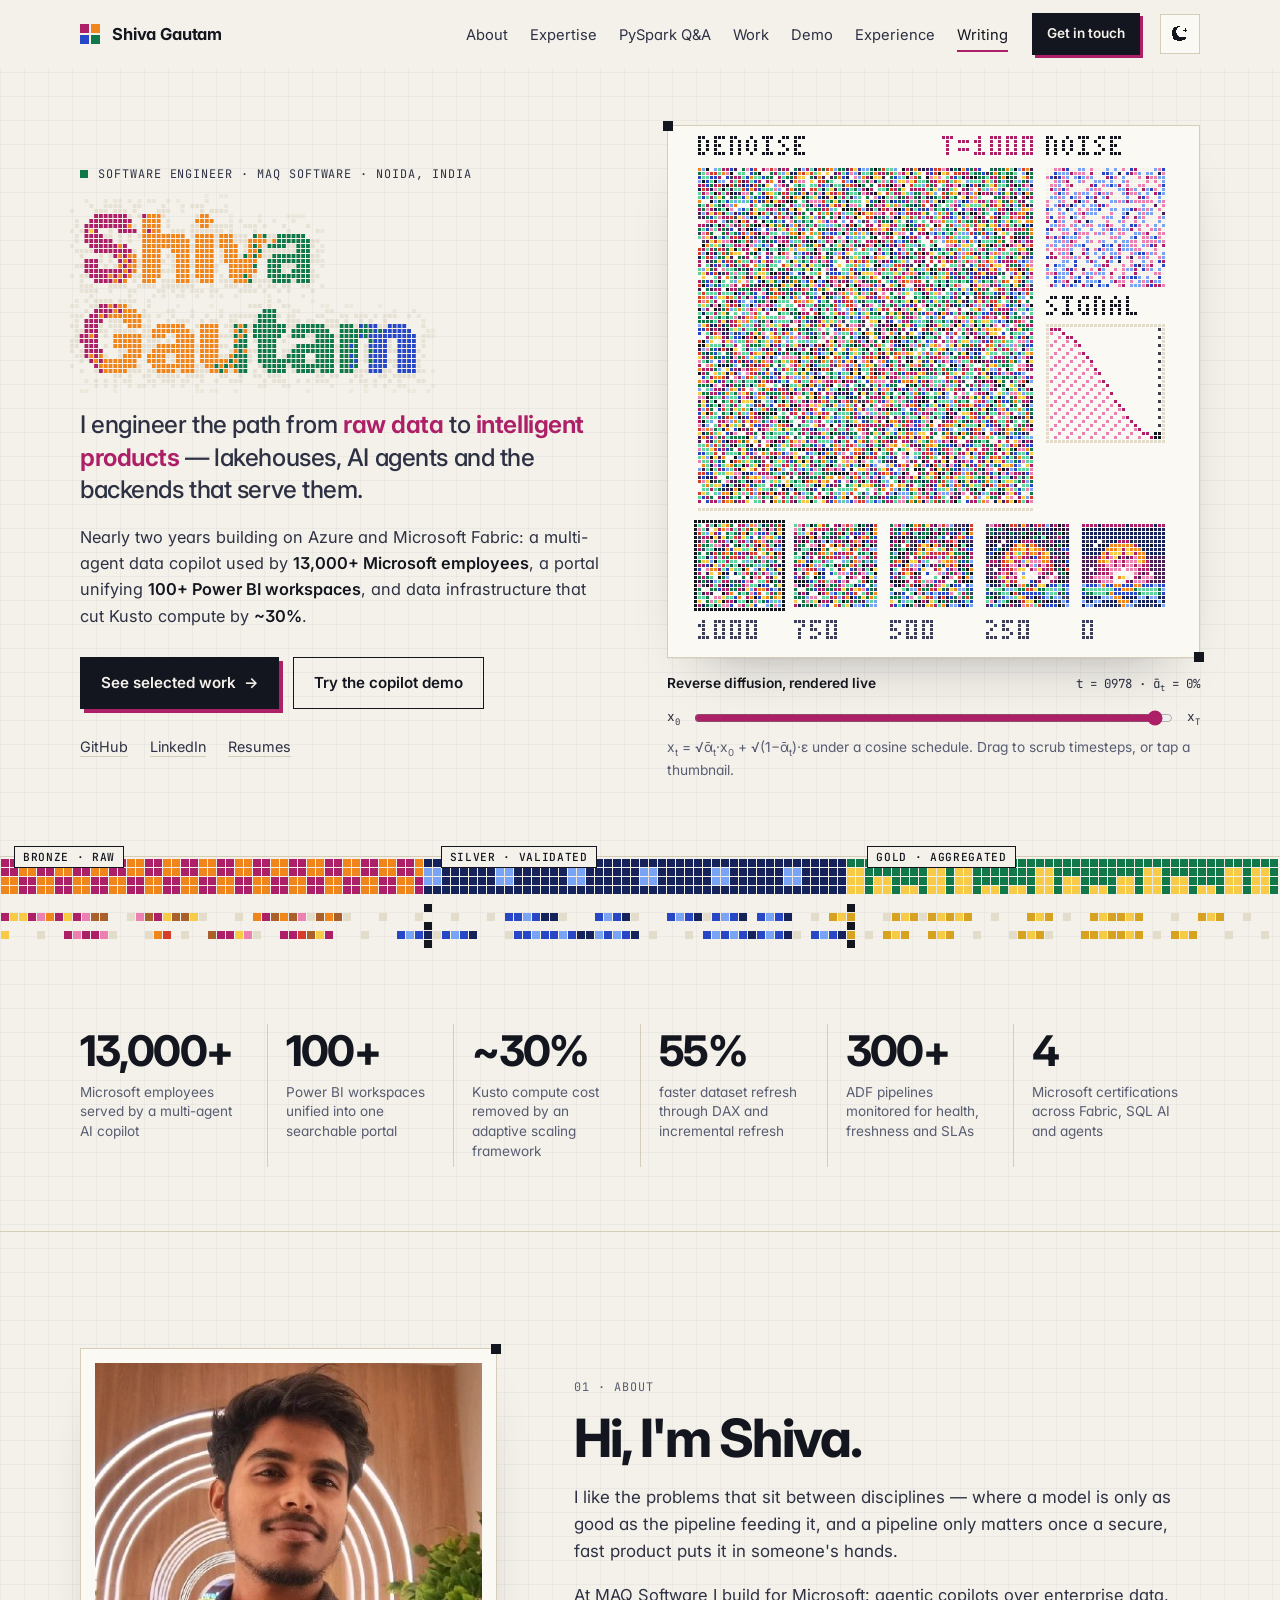
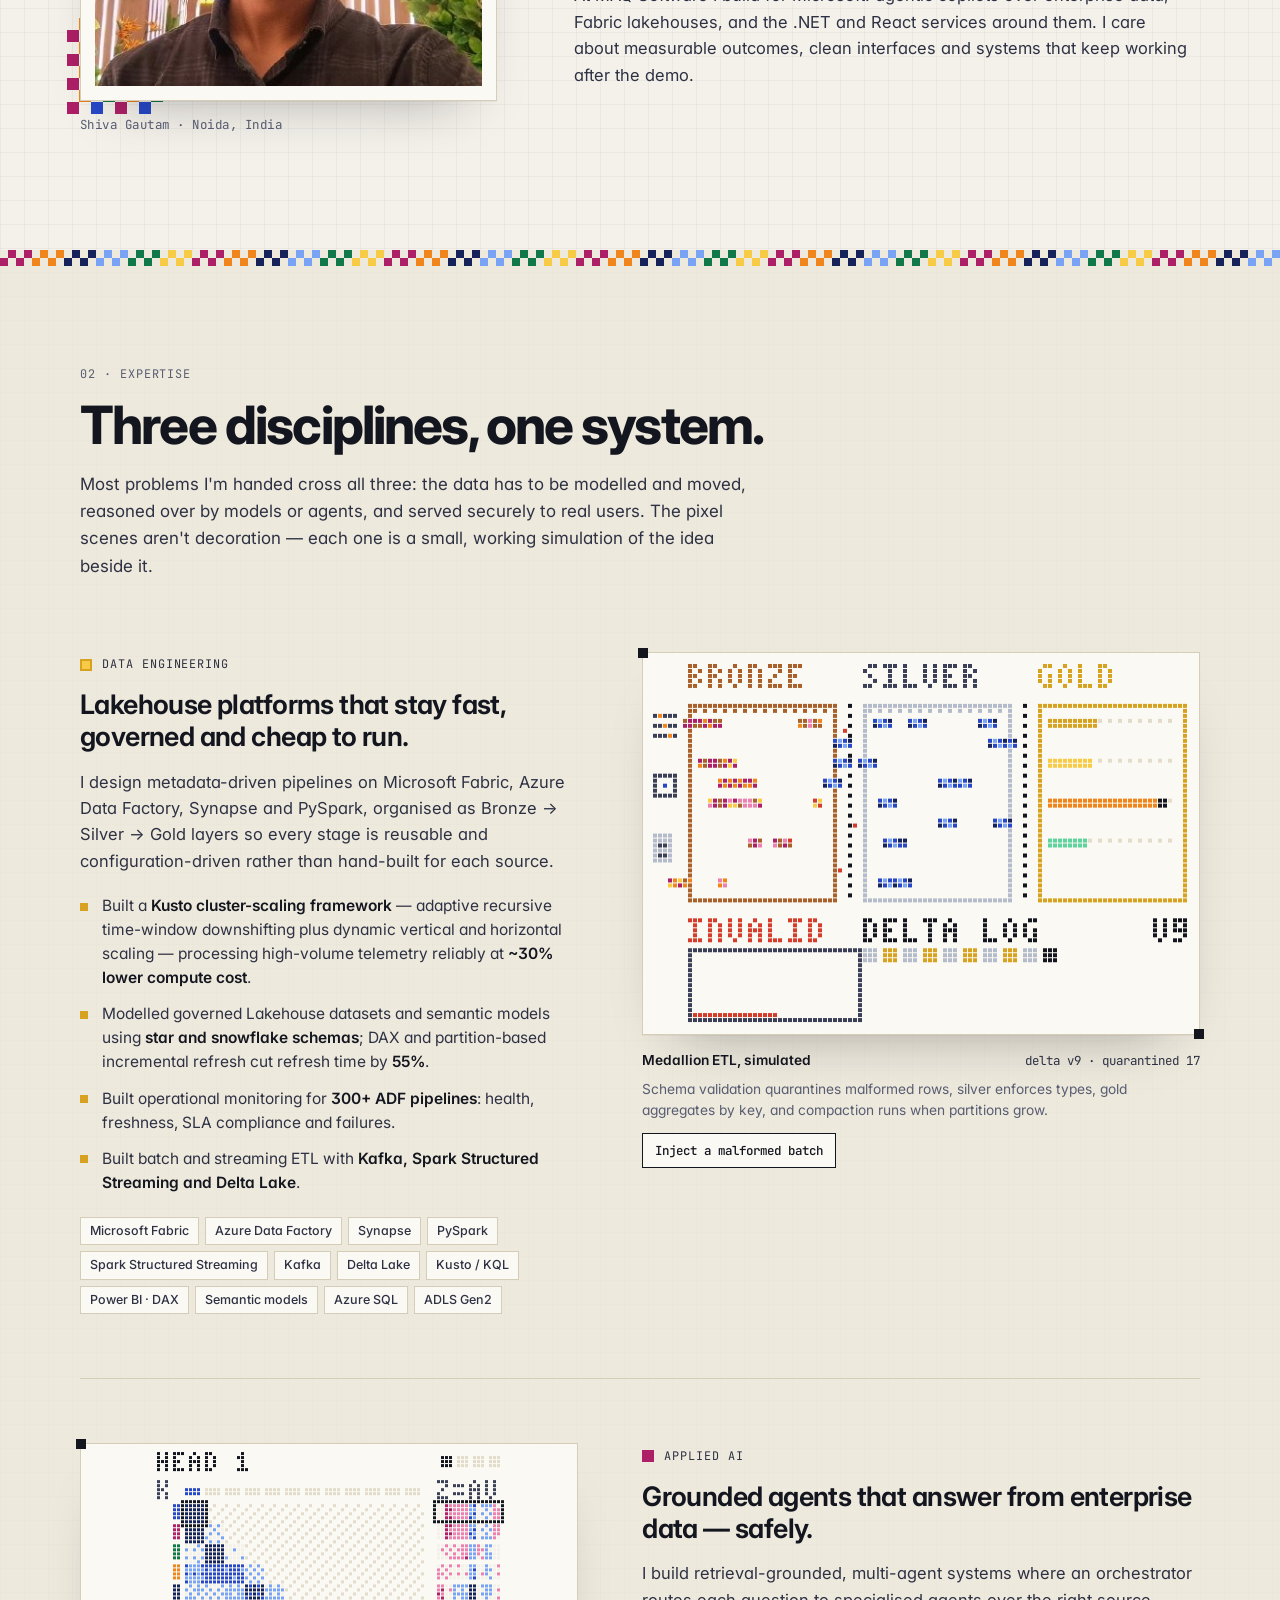
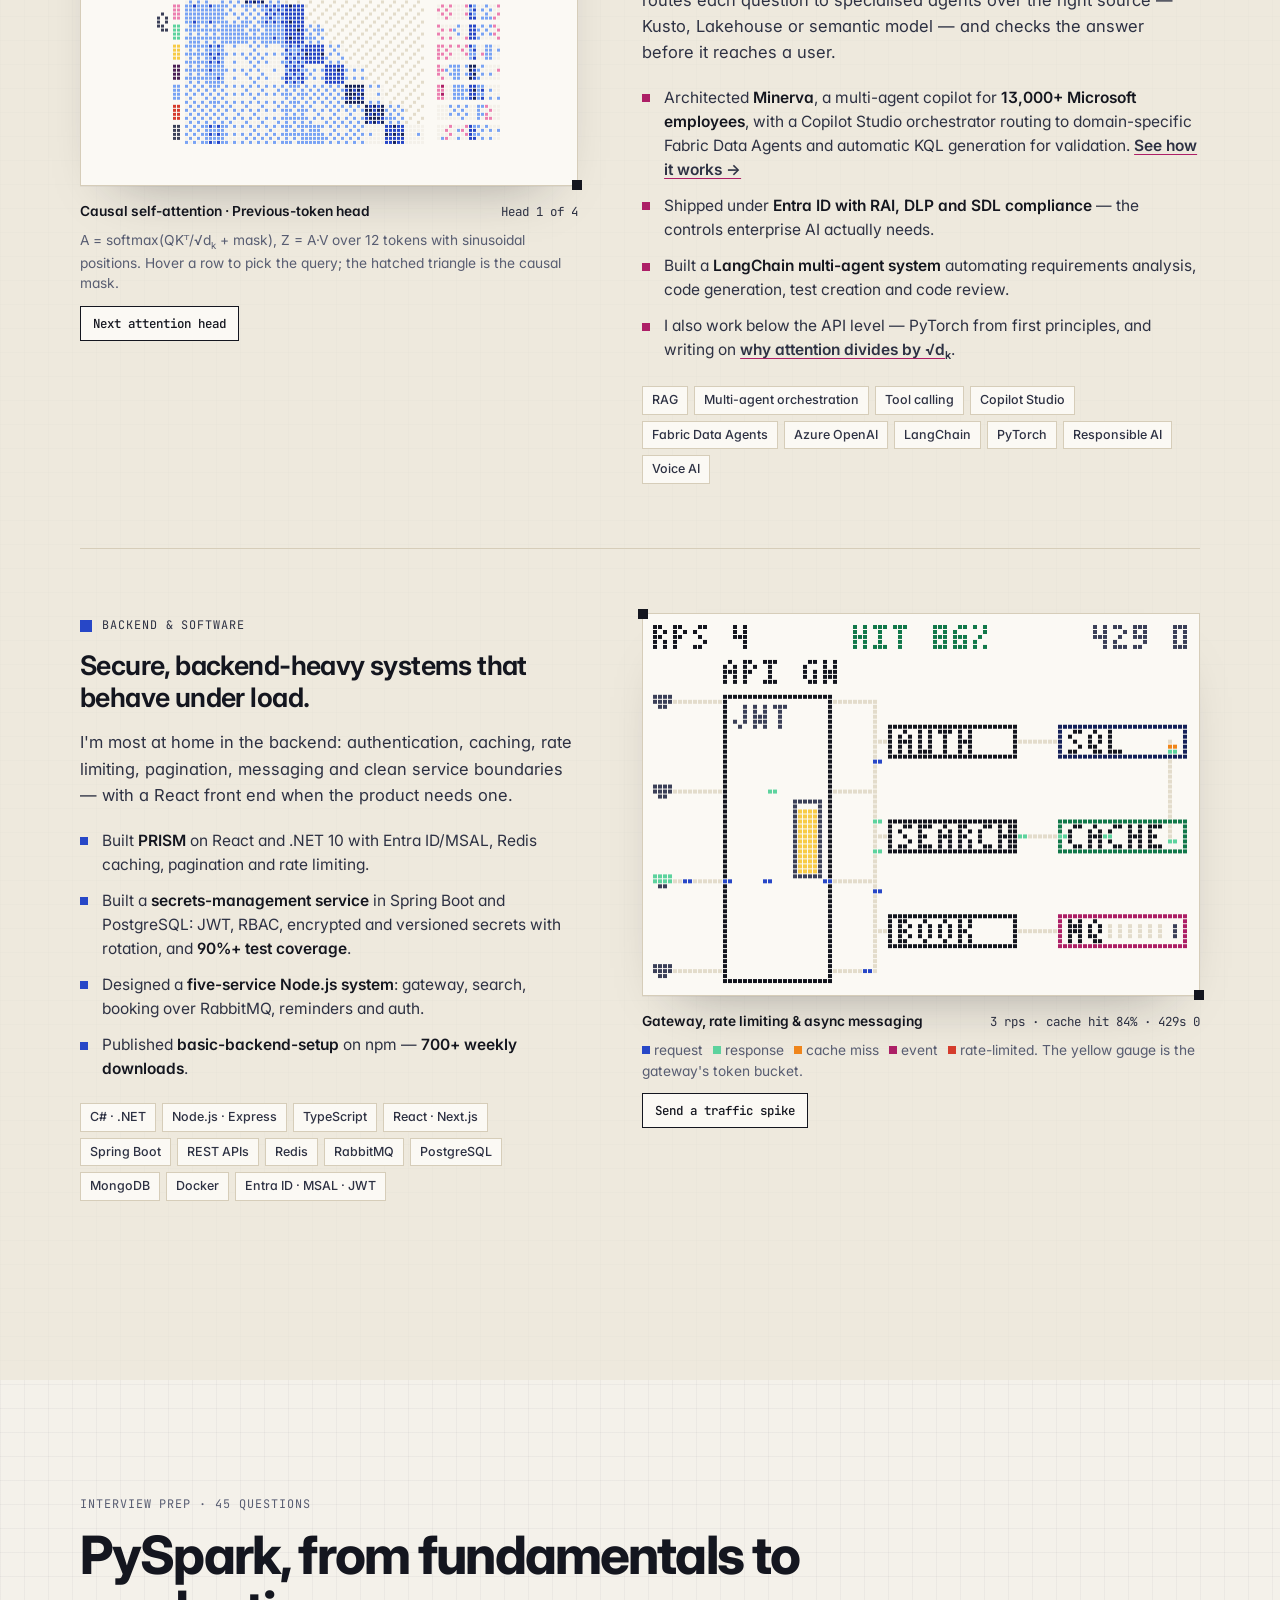
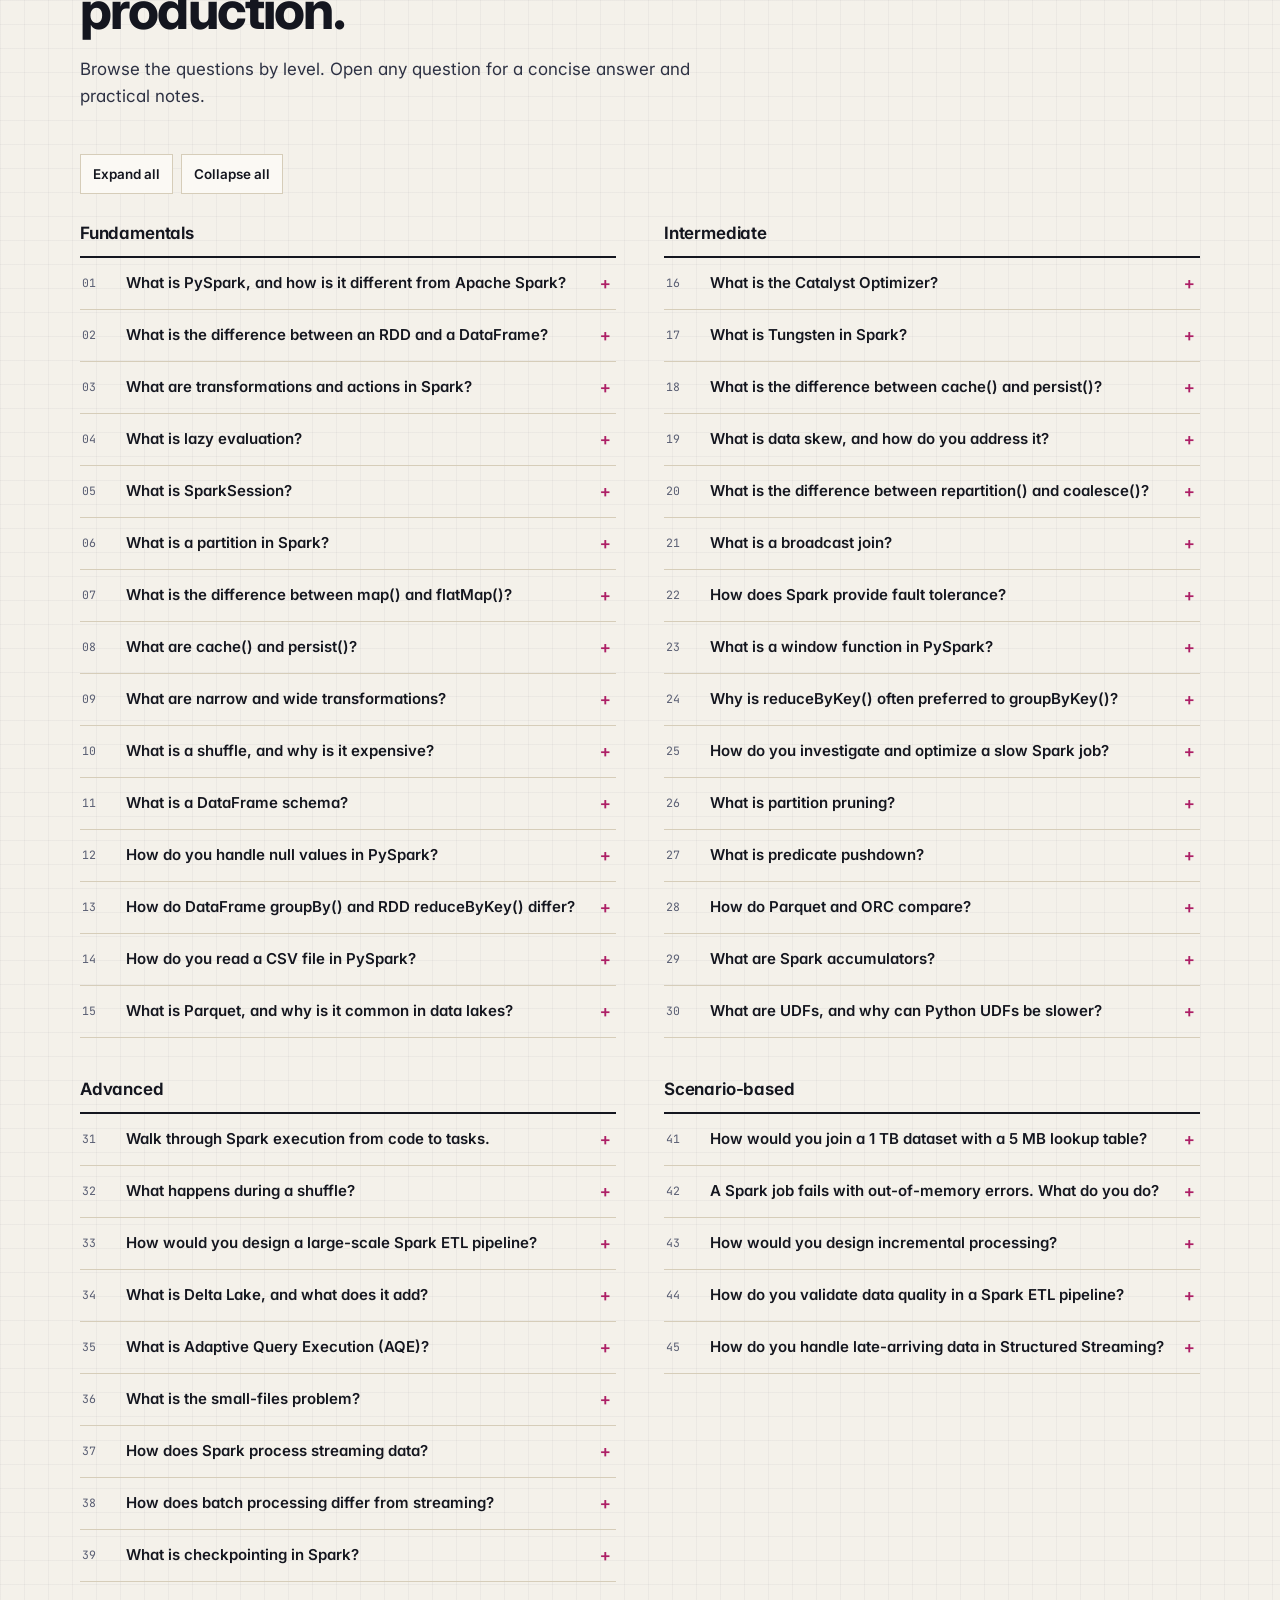
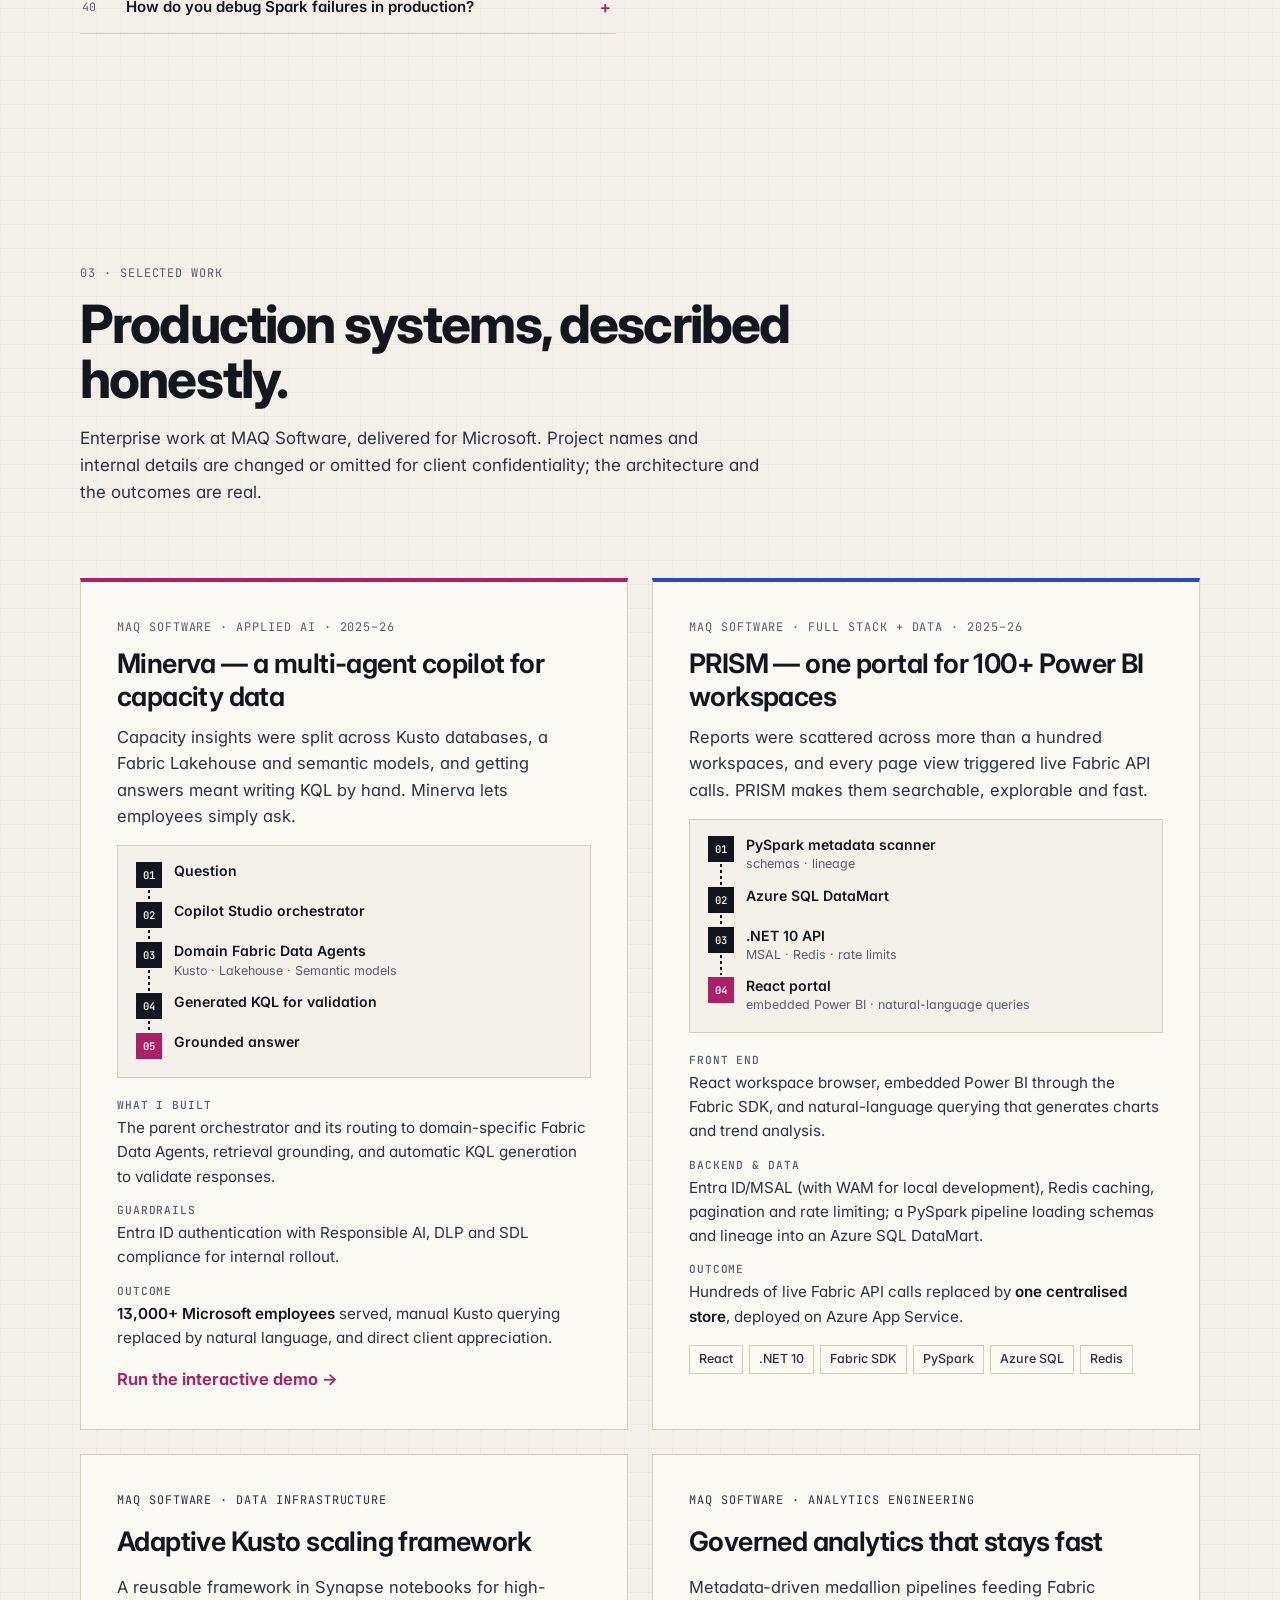
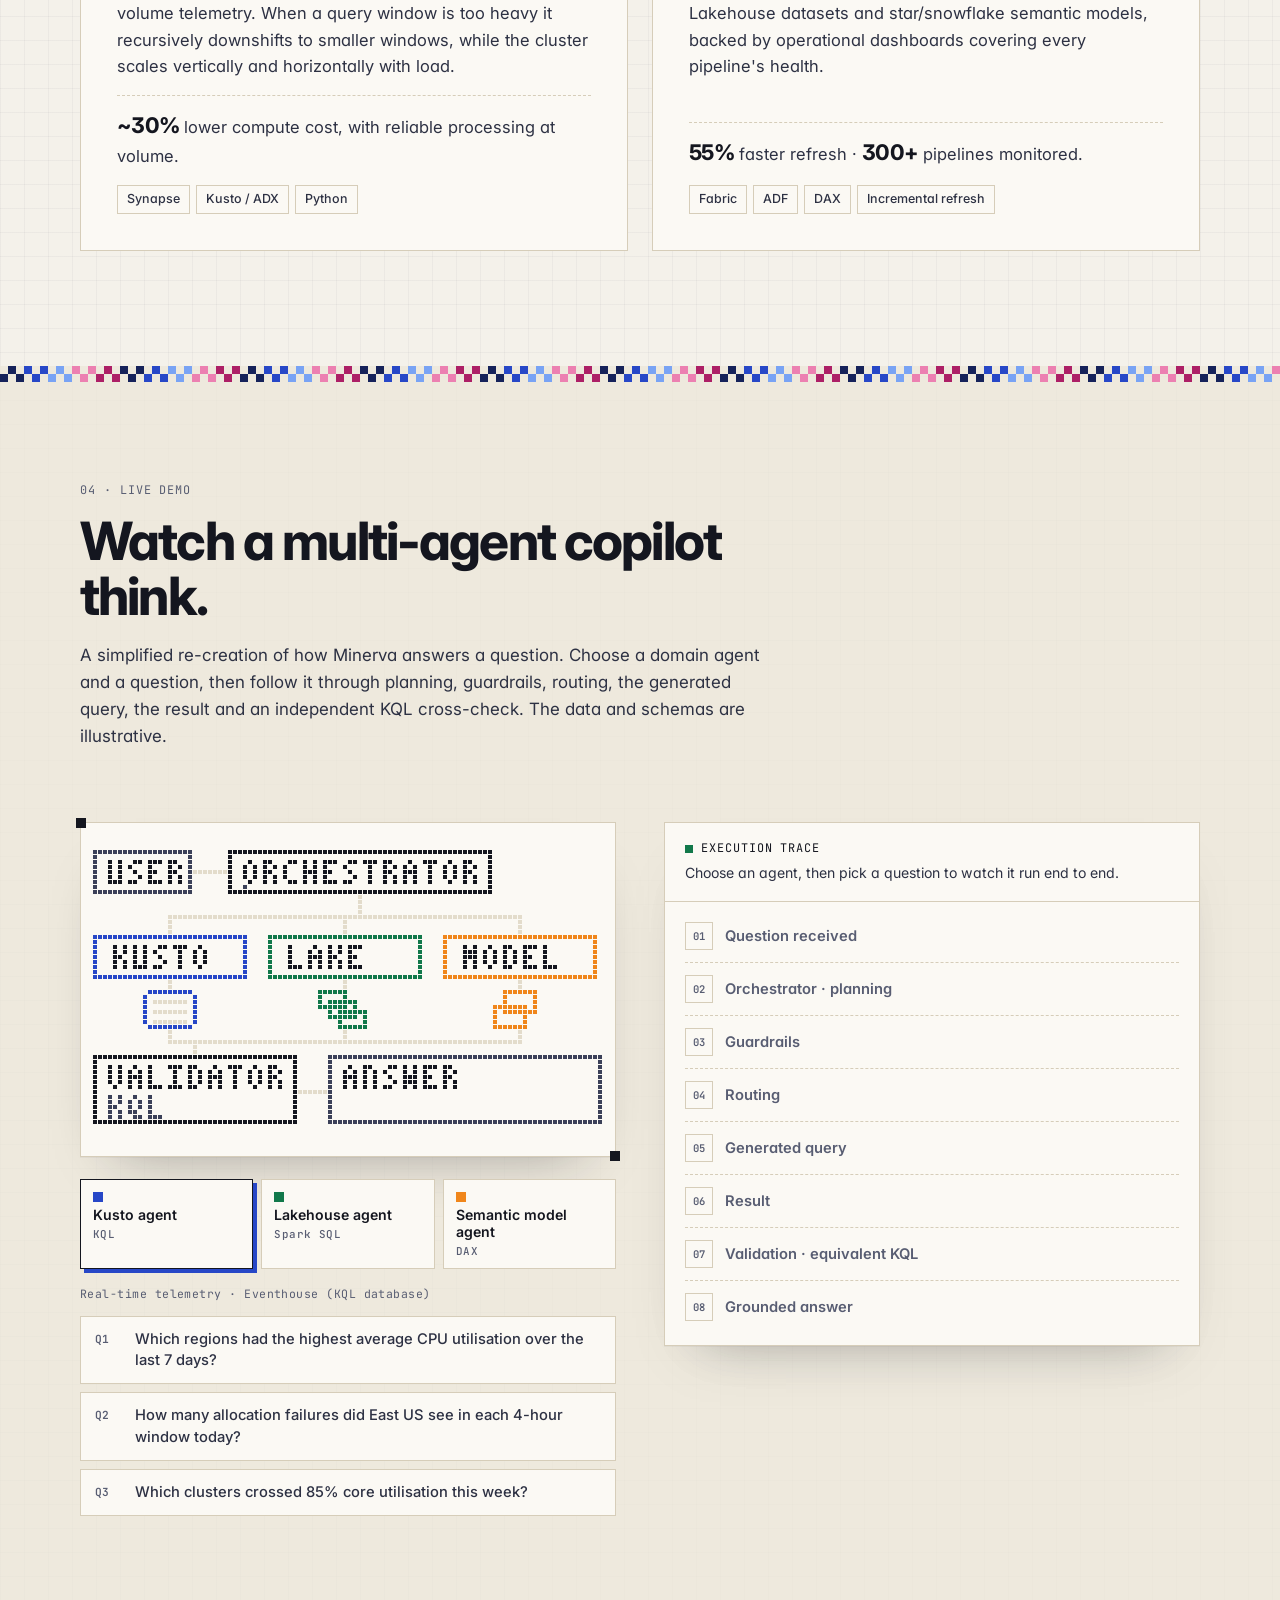
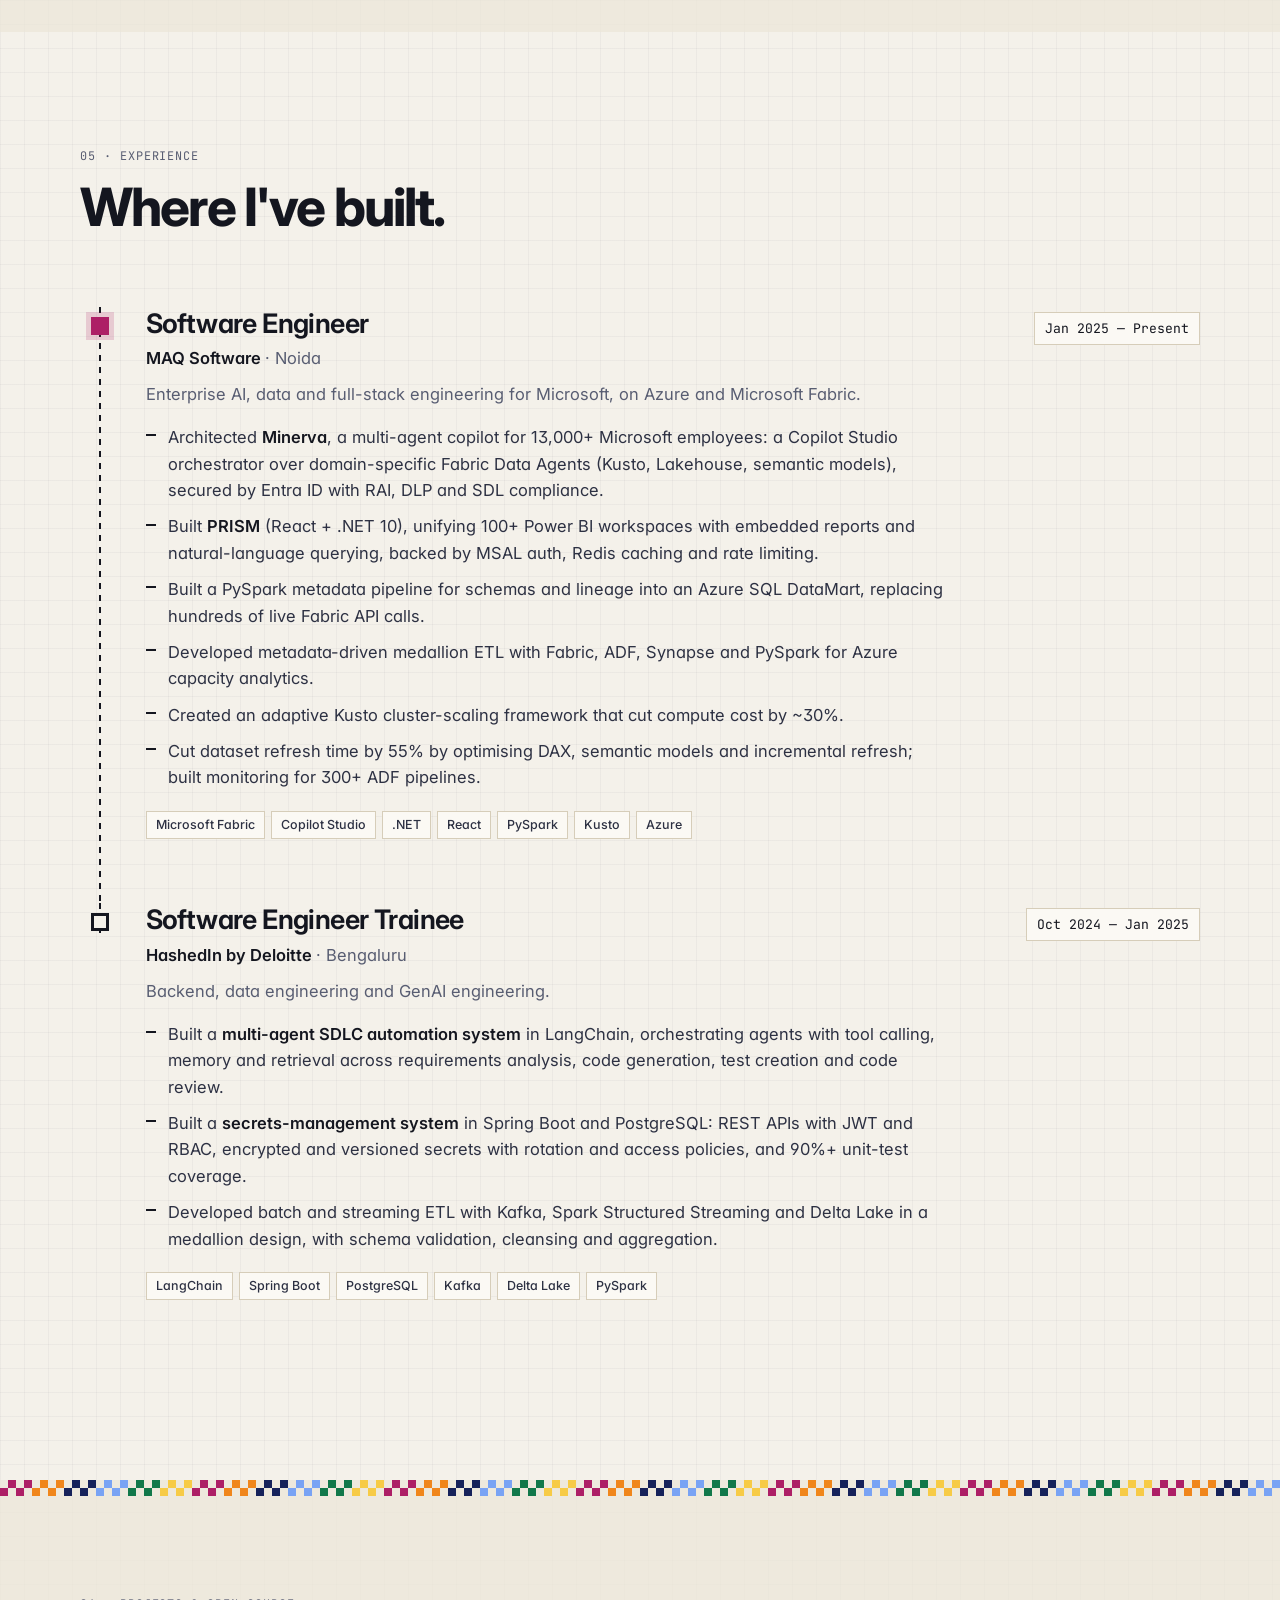
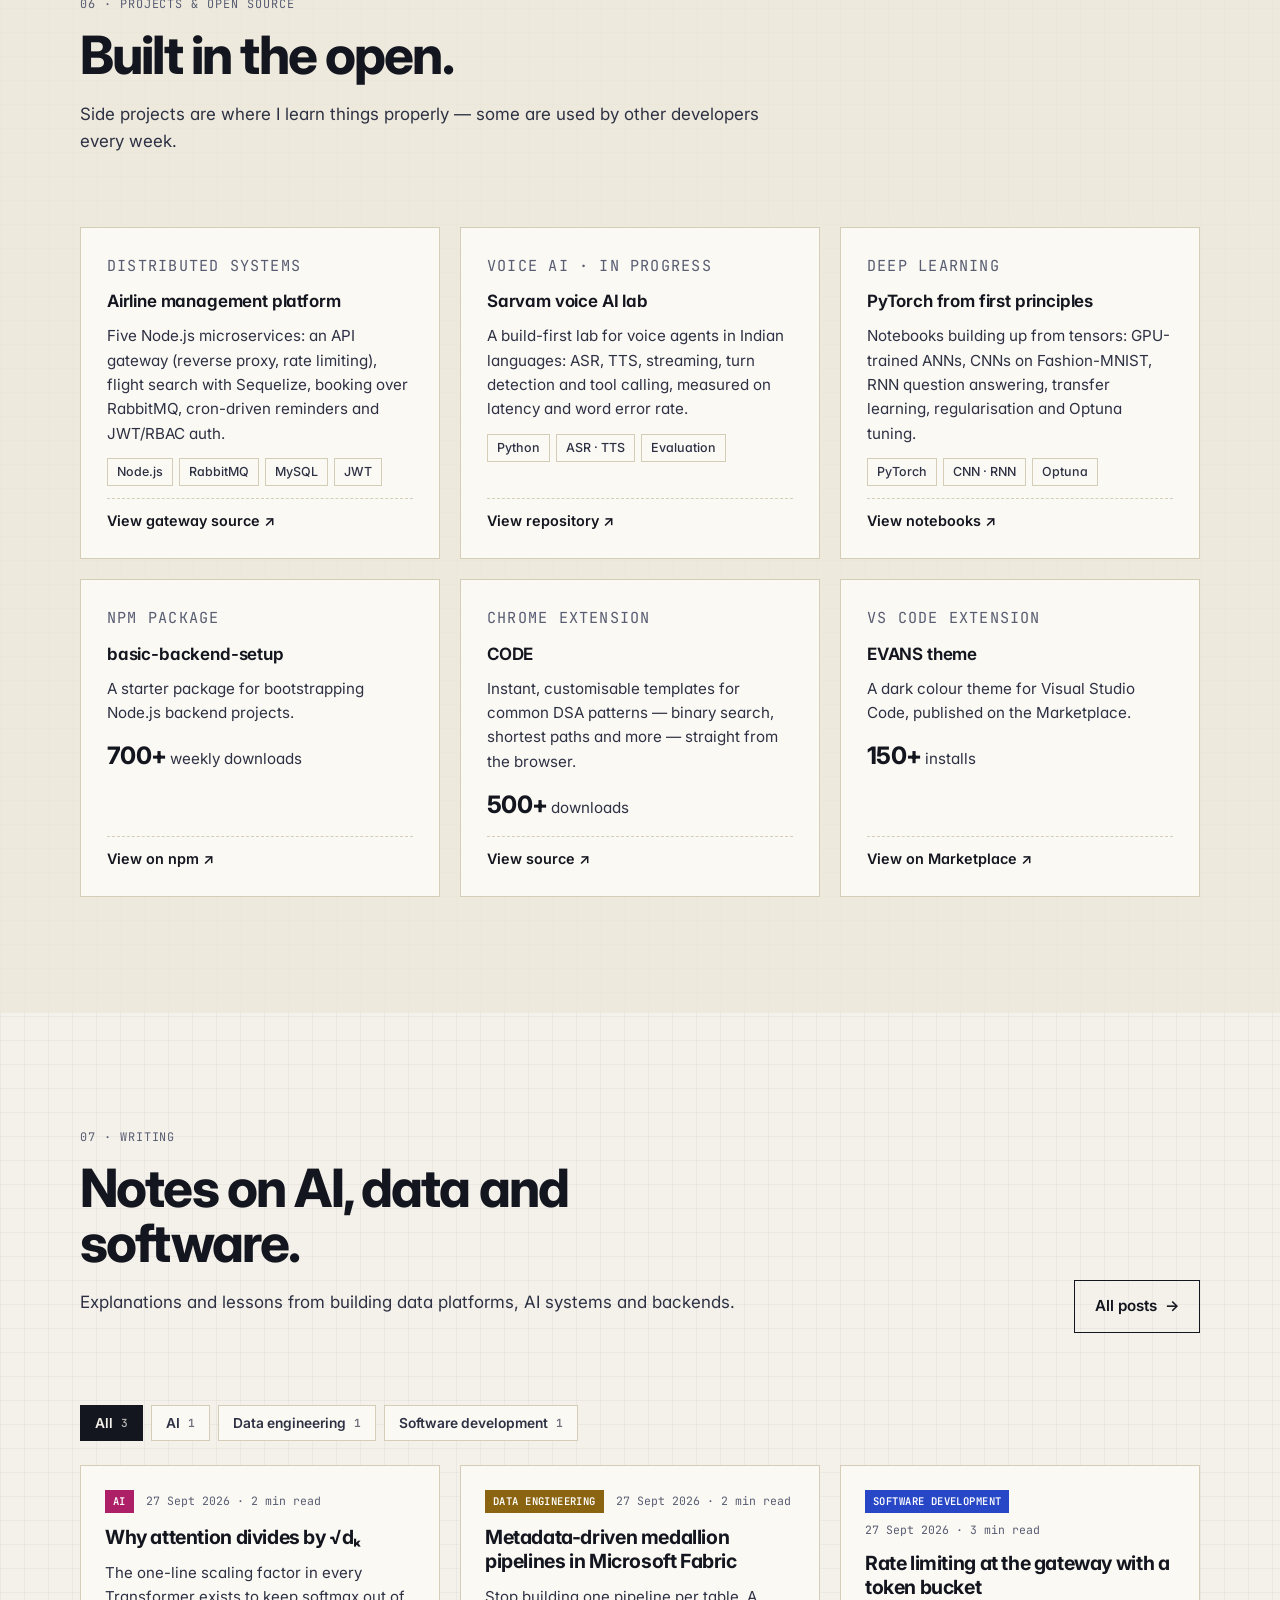
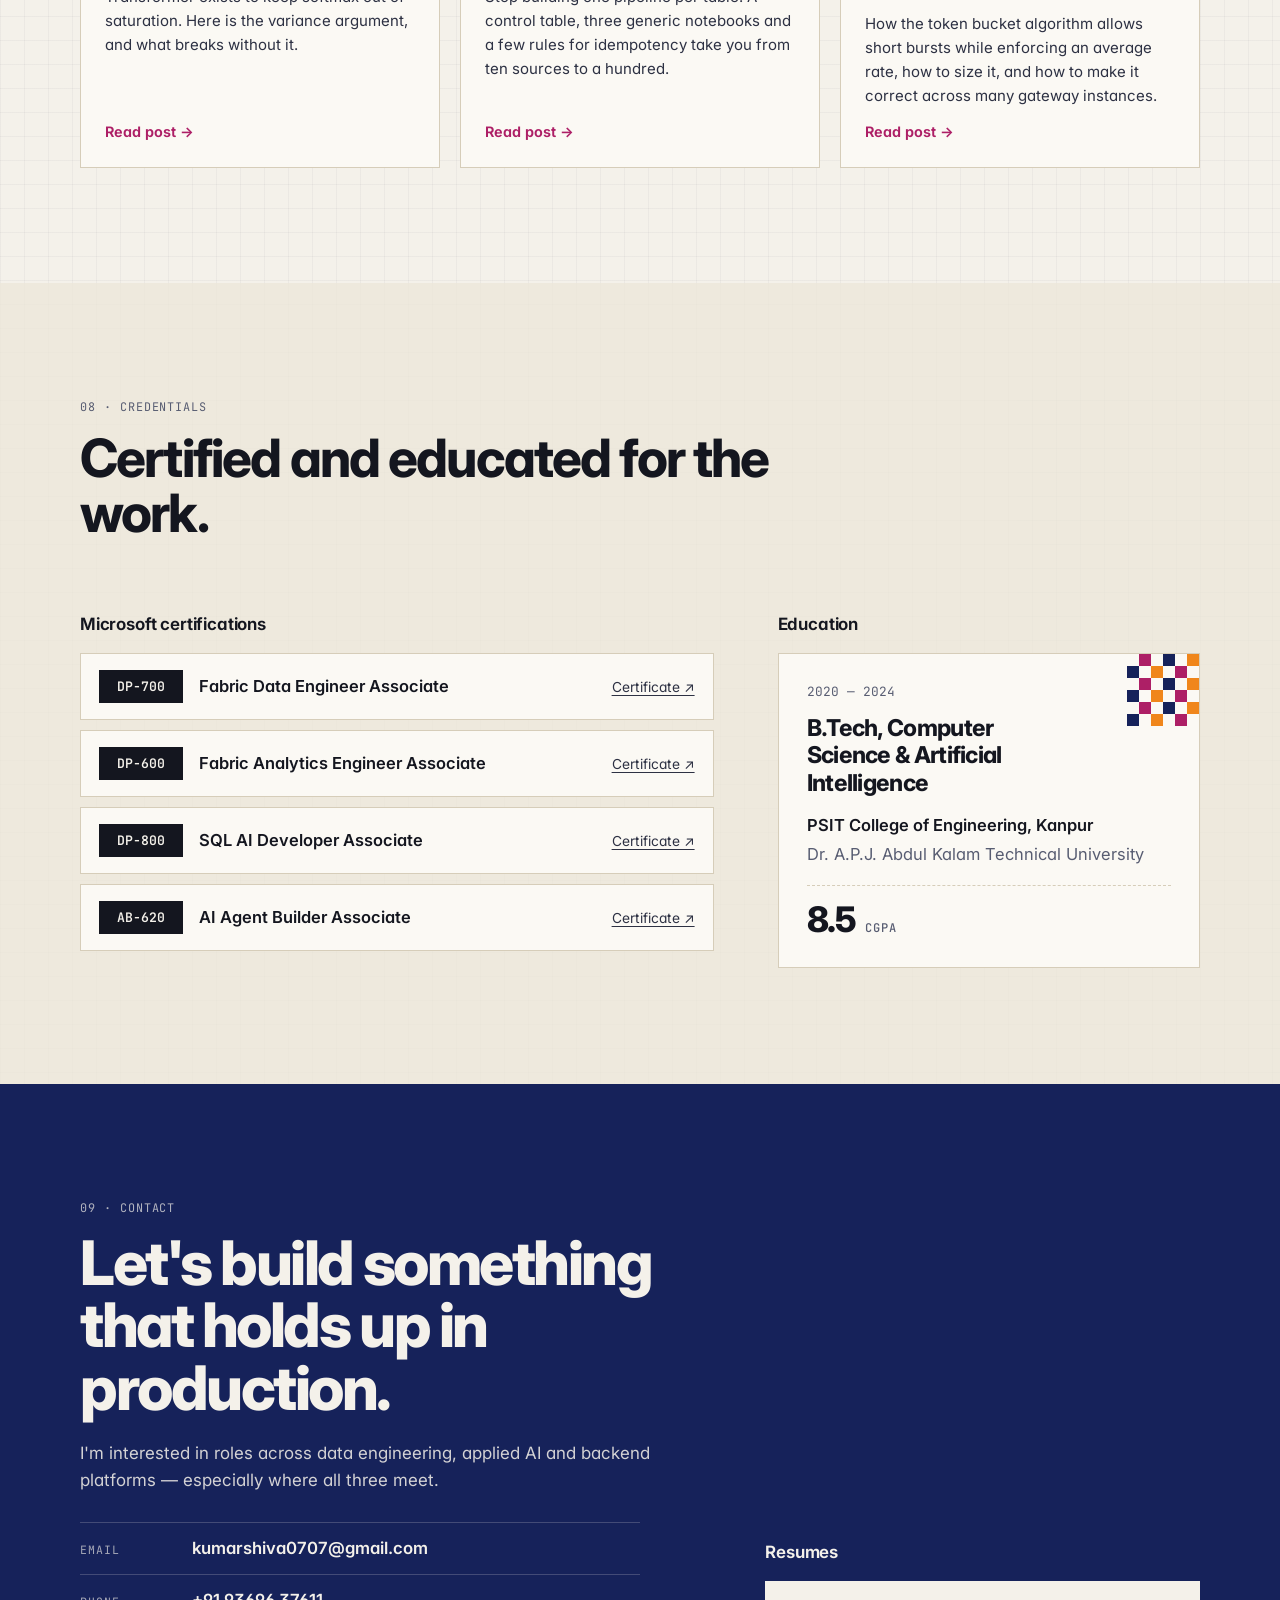
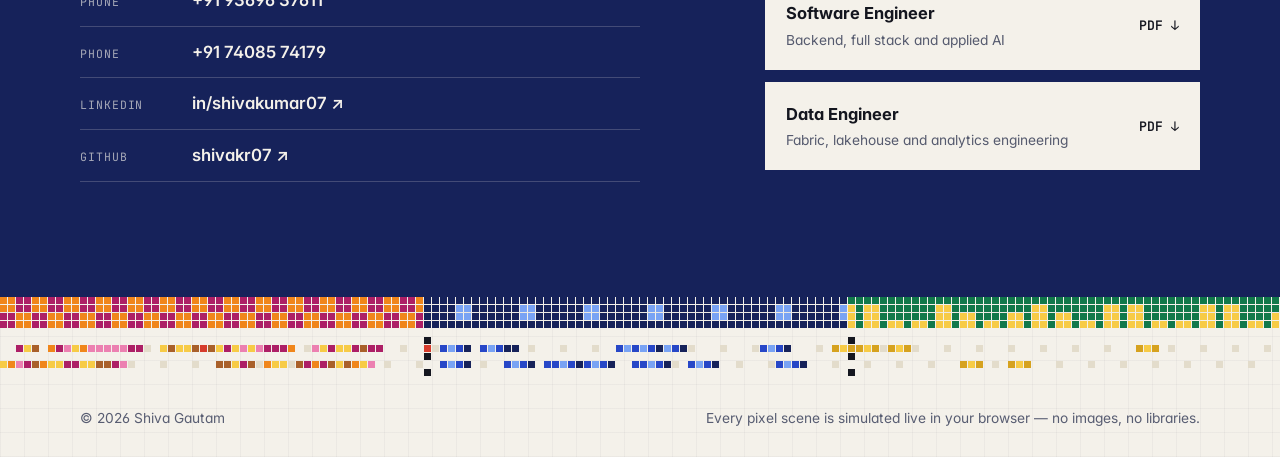
==== commit 25a32943: "Add expandable PySpark interview Q&A" ====
--- a/index.html
+++ b/index.html
@@ -68,6 +68,7 @@
         <ul class="nav-links">
           <li><a href="#about">About</a></li>
           <li><a href="#expertise">Expertise</a></li>
+          <li><a href="#pyspark">PySpark Q&amp;A</a></li>
           <li><a href="#work">Work</a></li>
           <li><a href="#copilot">Demo</a></li>
           <li><a href="#experience">Experience</a></li>
@@ -266,6 +267,22 @@
             </figcaption>
           </figure>
         </article>
+      </div>
+    </section>
+
+    <!-- ============================== PYSPARK INTERVIEW QUESTIONS ============================== -->
+    <section class="section" id="pyspark" aria-labelledby="pyspark-title">
+      <div class="container">
+        <header class="section-head reveal">
+          <p class="kicker">Interview prep · 45 questions</p>
+          <h2 id="pyspark-title" class="h2">PySpark, from fundamentals to production.</h2>
+          <p class="section-lede">Browse the questions by level. Open any question for a concise answer and practical notes.</p>
+        </header>
+        <div class="pyspark-tools" role="group" aria-label="Question list controls">
+          <button class="pyspark-control" type="button" data-pyspark-action="expand">Expand all</button>
+          <button class="pyspark-control" type="button" data-pyspark-action="collapse">Collapse all</button>
+        </div>
+        <div class="pyspark-groups" id="pyspark-questions"></div>
       </div>
     </section>
 
@@ -596,6 +613,7 @@
   <script src="js/highlight.js"></script>
   <script src="js/posts.js"></script>
   <script src="js/main.js"></script>
+  <script src="js/pyspark.js"></script>
   <script src="js/title.js"></script>
   <script src="js/copilot.js"></script>
   <script src="js/blog.js"></script>
--- a/styles.css
+++ b/styles.css
@@ -340,7 +340,7 @@
 .portrait figcaption { margin-top: 14px; font-size: 0.78rem; color: var(--muted); letter-spacing: 0.04em; }
 .about-copy .h2 { margin-bottom: 4px; }
 .about-text { color: var(--ink-2); max-width: 62ch; }
-
+
 
 /* ---------- Pillars ---------- */
 
@@ -425,6 +425,35 @@
 .case-grid { margin: 4px 0 0; display: grid; gap: 14px; }
 .case-grid dt { font: 500 0.7rem var(--mono); letter-spacing: 0.08em; text-transform: uppercase; color: var(--muted); margin-bottom: 4px; }
 .case-grid dd { margin: 0; color: var(--ink-2); font-size: 0.95rem; }
+
+/* ---------- PySpark questions ---------- */
+
+.pyspark-tools { display: flex; flex-wrap: wrap; gap: 8px; margin: -28px 0 28px; }
+.pyspark-control {
+  min-height: 40px; padding: 8px 12px; border: 1px solid var(--line);
+  background: var(--card); color: var(--ink); font: 600 0.84rem var(--sans); cursor: pointer;
+}
+.pyspark-control:hover { border-color: var(--ink); }
+.pyspark-groups { display: grid; grid-template-columns: repeat(2, minmax(0, 1fr)); gap: 40px 48px; }
+.pyspark-group { min-width: 0; }
+.pyspark-group-title { padding-bottom: 12px; border-bottom: 2px solid var(--ink); }
+.pyspark-item { border-bottom: 1px solid var(--line); }
+.pyspark-item summary {
+  display: grid; grid-template-columns: 34px minmax(0, 1fr) 18px; gap: 10px;
+  align-items: start; padding: 14px 2px; color: var(--ink); cursor: pointer; list-style: none;
+}
+.pyspark-item summary::-webkit-details-marker { display: none; }
+.pyspark-item summary::after { content: '+'; text-align: center; font: 500 1.1rem var(--mono); color: var(--accent-text); }
+.pyspark-item[open] summary::after { content: '−'; }
+.pyspark-item summary:hover .pyspark-question { text-decoration: underline; text-decoration-color: var(--line); text-underline-offset: 4px; }
+.pyspark-number { padding-top: 2px; font-size: 0.72rem; color: var(--muted); }
+.pyspark-question { font-size: 0.94rem; font-weight: 600; line-height: 1.45; }
+.pyspark-answer { padding: 0 28px 16px 46px; color: var(--ink-2); font-size: 0.9rem; line-height: 1.6; }
+.pyspark-answer p { margin: 0 0 10px; }
+.pyspark-answer p:last-child { margin-bottom: 0; }
+.pyspark-answer pre { margin: 10px 0; padding: 12px; overflow-x: auto; background: var(--code-bg); color: var(--code-ink); font: 0.76rem/1.55 var(--mono); }
+.pyspark-answer code { font-family: var(--mono); font-size: 0.88em; }
+.pyspark-answer pre code { font-size: inherit; }
 
 /* ---------- Copilot demo ---------- */
 
@@ -713,6 +742,7 @@
   .pillar--flip .pillar-figure { order: 2; }
   .pillar-figure, .copilot-left { position: static; }
   .cases, .copilot-grid, .credentials, .contact-inner, .posts--list, .related .posts { grid-template-columns: 1fr; }
+  .pyspark-groups { gap: 32px; }
 }
 
 @media (max-width: 600px) {
@@ -721,6 +751,9 @@
   .metrics { grid-template-columns: repeat(2, minmax(0, 1fr)); }
   .metrics li, .metrics li:nth-child(4) { border-left: 0; padding-left: 0; }
   .projects, .posts { grid-template-columns: 1fr; }
+  .pyspark-groups { grid-template-columns: 1fr; gap: 28px; }
+  .pyspark-tools { margin-top: -20px; }
+  .pyspark-answer { padding-left: 44px; }
   .hero-band { height: 84px; }
   .band-labels > span { font-size: 0.6rem; padding: 2px 5px; left: calc(var(--x) + 6px); }
   .band-desc { display: none; }
